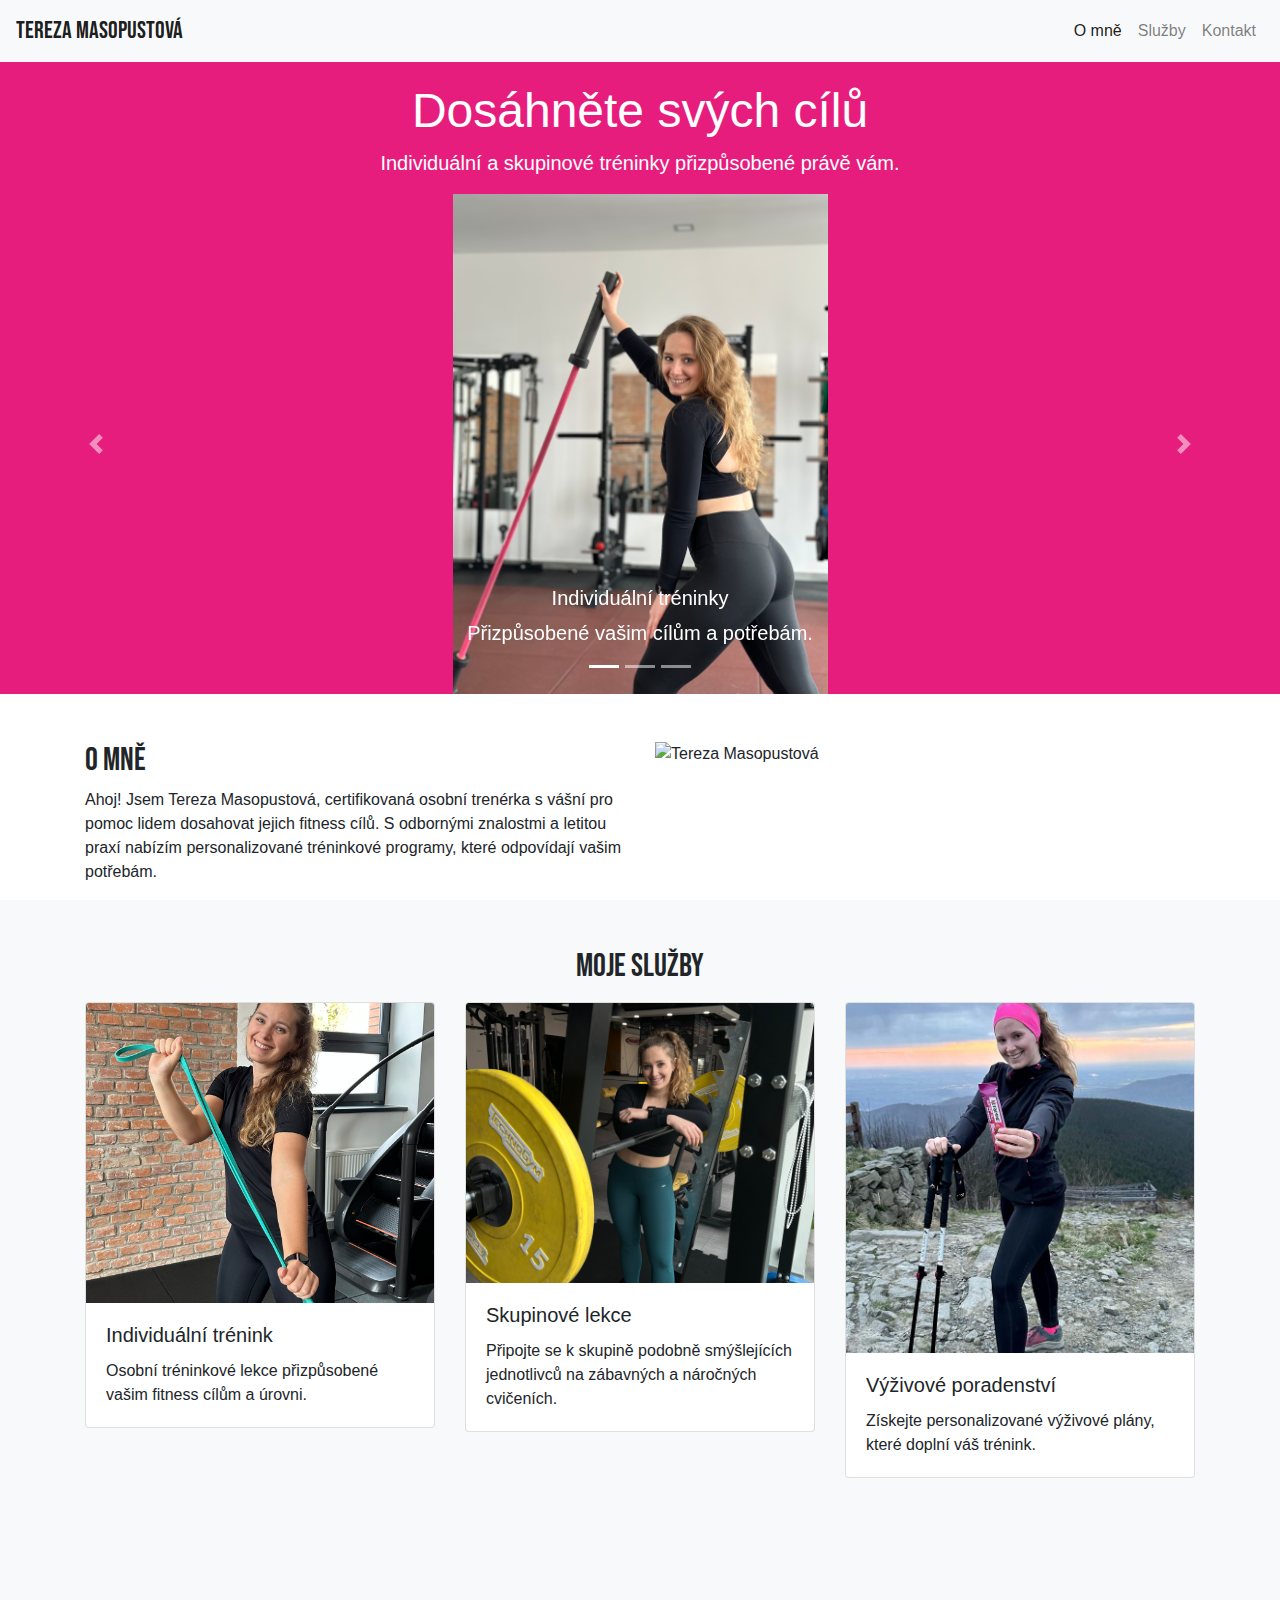
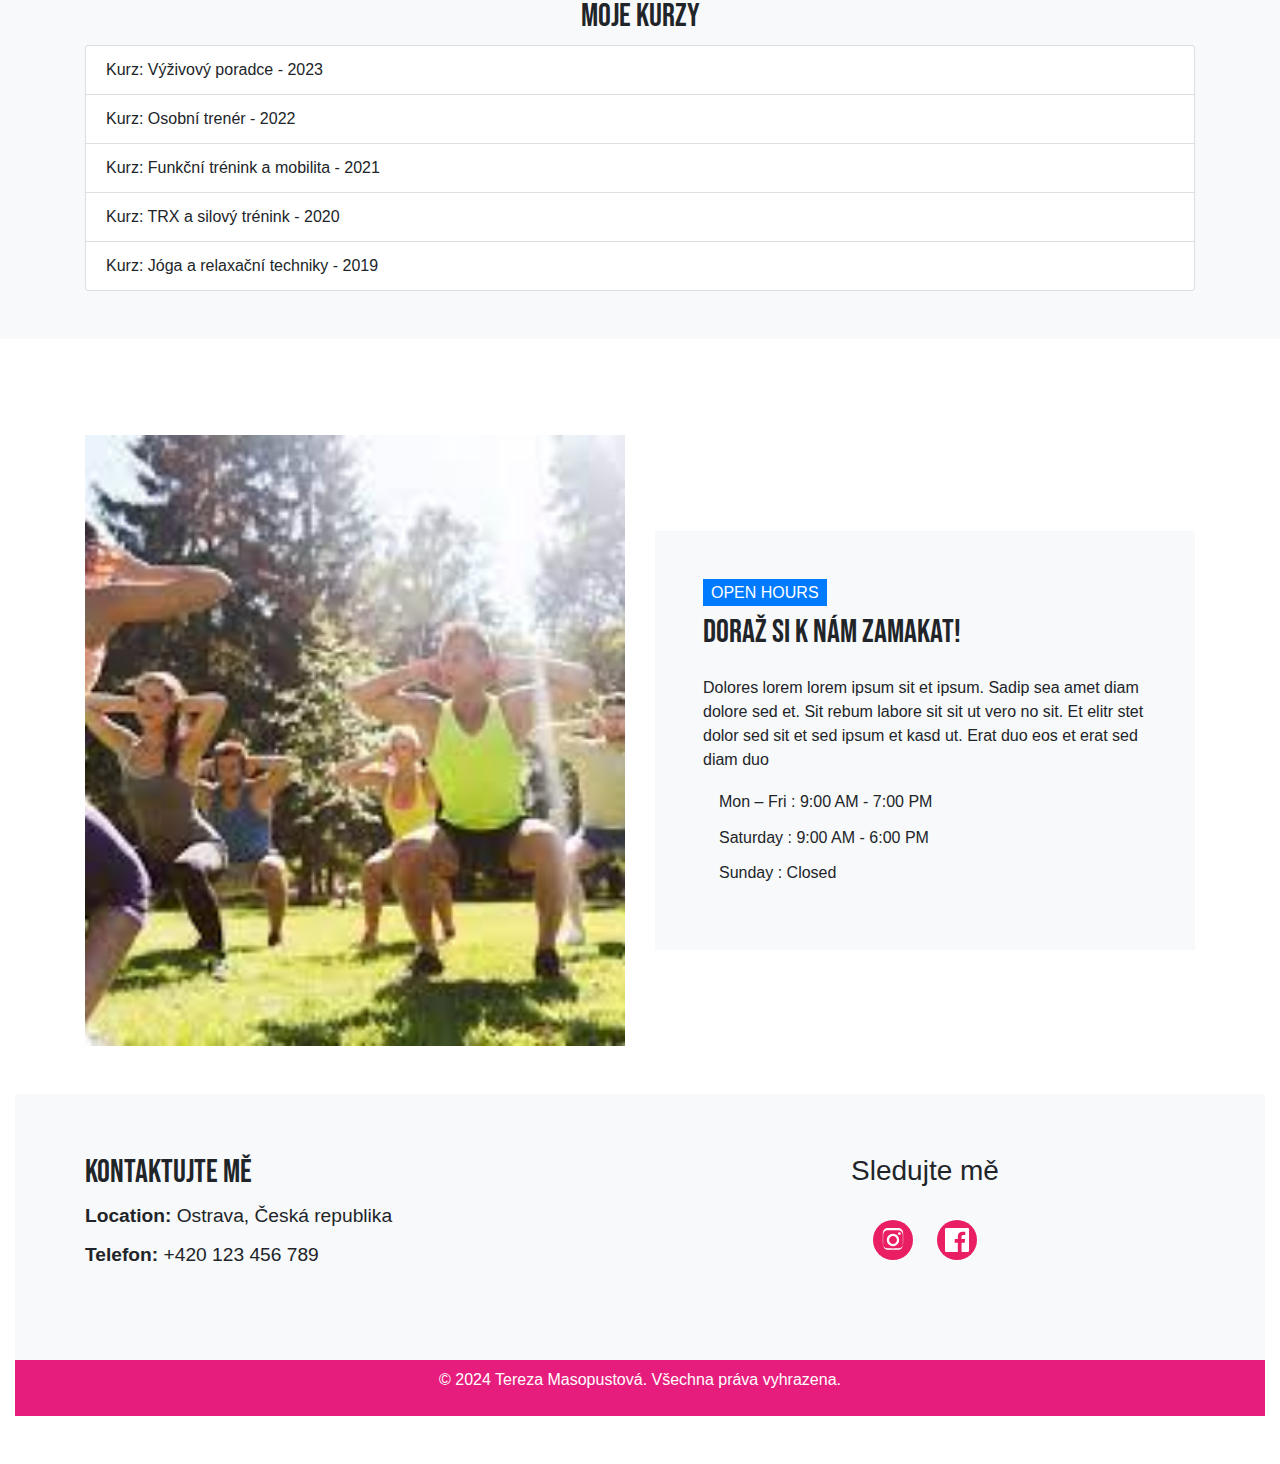
==== index.html @ 03aa9c68 "Update index.html" ====
<!DOCTYPE html>
<html lang="cs">
<head>
    <meta charset="UTF-8">
    <meta name="viewport" content="width=device-width, initial-scale=1.0">
    <title>Osobní Trenér - Tereza Masopustová</title>
    <link rel="preconnect" href="https://fonts.googleapis.com">
    <link rel="preconnect" href="https://fonts.gstatic.com" crossorigin>
    <link href="https://fonts.googleapis.com/css2?family=Bebas+Neue&display=swap" rel="stylesheet">
    <link href="https://stackpath.bootstrapcdn.com/bootstrap/4.5.2/css/bootstrap.min.css" rel="stylesheet">
    <link rel="stylesheet" href="styles.css">
</head>
<body>
    <!-- Navigační lišta -->
    <nav class="navbar navbar-expand-lg navbar-light bg-light">
        <a class="navbar-brand bebas-neue-regular-title" href="#">Tereza Masopustová</a>
        <button class="navbar-toggler" type="button" data-toggle="collapse" data-target="#navbarNav" aria-controls="navbarNav" aria-expanded="false" aria-label="Přepnout navigaci">
            <span class="navbar-toggler-icon"></span>
        </button>
        <div class="collapse navbar-collapse" id="navbarNav">
            <ul class="navbar-nav ml-auto">
                <li class="nav-item active">
                    <a class="nav-link" href="#about">O mně</a>
                </li>
                <li class="nav-item">
                    <a class="nav-link" href="#services">Služby</a>
                </li>
                <li class="nav-item">
                    <a class="nav-link" href="#contact">Kontakt</a>
                </li>
            </ul>
        </div>
    </nav>

    <header class="hero text-center">
        <div class="container">
            <h1 class="display-4">Dosáhněte svých cílů</h1>
            <p class="lead">Individuální a skupinové tréninky přizpůsobené právě vám.</p>
        </div>
        <div id="carouselExampleCaptions" class="carousel slide" data-ride="carousel">
            <ol class="carousel-indicators">
                <li data-target="#carouselExampleCaptions" data-slide-to="0" class="active"></li>
                <li data-target="#carouselExampleCaptions" data-slide-to="1"></li>
                <li data-target="#carouselExampleCaptions" data-slide-to="2"></li>
            </ol>
            <div class="carousel-inner">
                <div class="carousel-item active">
                    <img src="./photos/IMG_81.jpeg" class="d-block" alt="Image 1">
                    <div class="carousel-caption">
                        <h5>Individuální tréninky</h5>
                        <p>Přizpůsobené vašim cílům a potřebám.</p>
                    </div>
                </div>
                <div class="carousel-item">
                    <img src="./photos/IMG_82.jpeg" class="d-block" alt="Image 2">
                    <div class="carousel-caption">
                        <h5>Skupinové lekce</h5>
                        <p>Trénujte ve skupině a bavte se při cvičení.</p>
                    </div>
                </div>
                <div class="carousel-item">
                    <img src="./photos/IMG_83.jpeg" class="d-block" alt="Image 3">
                    <div class="carousel-caption">
                        <h5>Výživové poradenství</h5>
                        <p>Zdravá strava na míru pro lepší výsledky.</p>
                    </div>
                </div>
            </div>
            <a class="carousel-control-prev" href="#carouselExampleCaptions" role="button" data-slide="prev">
                <span class="carousel-control-prev-icon" aria-hidden="true"></span>
                <span class="sr-only">Previous</span>
            </a>
            <a class="carousel-control-next" href="#carouselExampleCaptions" role="button" data-slide="next">
                <span class="carousel-control-next-icon" aria-hidden="true"></span>
                <span class="sr-only">Next</span>
            </a>
        </div>
    </header>

    <!-- O mně -->
    <section id="about" class="pt-5">
        <div class="container">
            <div class="row">
                <div class="col-lg-6">
                    <h2 class="bebas-neue-regular">O mně</h2>
                    <p>Ahoj! Jsem Tereza Masopustová, certifikovaná osobní trenérka s vášní pro pomoc lidem dosahovat jejich fitness cílů. S odbornými znalostmi a letitou praxí nabízím personalizované tréninkové programy, které odpovídají vašim potřebám.</p>
                </div>
                <div class="col-lg-4">
                    <img src="./photos/terka2.PNG" alt="Tereza Masopustová" class="img-fluid h-70 terka">
                </div>
            </div>
        </div>
    </section>

     <!-- Služby -->
    
    <section id="services" class="bg-light py-5">
        <div class="container">
            <h2 class="text-center bebas-neue-regular pb-2">Moje služby</h2>
            <div class="row">
                <div class="col-md-4">
                    <div class="card mb-4">
                        <img src="./photos/IMG_2797.jpeg" class="card-img-top card1" alt="Individuální trénink">
                        <div class="card-body">
                            <h5 class="card-title">Individuální trénink</h5>
                            <p class="card-text">Osobní tréninkové lekce přizpůsobené vašim fitness cílům a úrovni.</p>
                        </div>
                    </div>
                </div>
                <div class="col-md-4">
                    <div class="card mb-4">
                        <img src="./photos/IMG_6769.jpeg" class="card-img-top card2" alt="Skupinové lekce">
                        <div class="card-body">
                            <h5 class="card-title">Skupinové lekce</h5>
                            <p class="card-text">Připojte se k skupině podobně smýšlejících jednotlivců na zábavných a náročných cvičeních.</p>
                        </div>
                    </div>
                </div>
                <div class="col-md-4">
                    <div class="card mb-4">
                        <img src="./photos/food.jpg" class="card-img-top card3" alt="Výživové poradenství">
                        <div class="card-body">
                            <h5 class="card-title">Výživové poradenství</h5>
                            <p class="card-text">Získejte personalizované výživové plány, které doplní váš trénink.</p>
                        </div>
                    </div>
                </div>
            </div>
        </div>
    </section>

    <!-- Moje kurzy -->
    
    <section id="courses" class="bg-light py-5">
        <div class="container">
            <h2 class="text-center bebas-neue-regular">Moje kurzy</h2>
            <div class="row">
                <div class="col-md-12">
                    <ul class="list-group">
                        <li class="list-group-item">Kurz: Výživový poradce - 2023</li>
                        <li class="list-group-item">Kurz: Osobní trenér - 2022</li>
                        <li class="list-group-item">Kurz: Funkční trénink a mobilita - 2021</li>
                        <li class="list-group-item">Kurz: TRX a silový trénink - 2020</li>
                        <li class="list-group-item">Kurz: Jóga a relaxační techniky - 2019</li>
                    </ul>
                </div>
            </div>
        </div>
    </section>


    <div class="container-fluid py-5">
        <div class="container py-5">
          <div class="row">
            <div class="col-lg-6" style="min-height:500px;">
              <div class="position-relative h-100"><img src="image.jpeg" alt="website template image" class="position-absolute w-100 h-100" style="object-fit:cover;"></div>
            </div>
            <div class="col-lg-6 pt-5 pb-lg-5">
              <div class="hours-text bg-light p-4 p-lg-5 my-lg-5">
                <h6 class="d-inline-block text-white text-uppercase bg-primary py-1 px-2">Open Hours</h6>
                <h1 class="mb-4 bebas-neue-regular">Doraž si k nám zamakat!</h1>
                <p>Dolores lorem lorem ipsum sit et ipsum. Sadip sea amet diam dolore sed et. Sit rebum labore sit sit ut vero no sit. Et elitr stet dolor sed sit et sed ipsum et kasd ut. Erat duo eos et erat sed diam duo</p>
                <ul class="list-inline">
                  <li class="h6 py-1"><i class="far fa-circle text-primary mr-3"></i>Mon – Fri : 9:00 AM - 7:00 PM</li>
                  <li class="h6 py-1"><i class="far fa-circle text-primary mr-3"></i>Saturday : 9:00 AM - 6:00 PM</li>
                  <li class="h6 py-1"><i class="far fa-circle text-primary mr-3"></i>Sunday : Closed</li>
                </ul>
                <!-- <a href="https://www.free-css.com/free-css-templates" class="btn btn-primary mt-2">Book Now</a></div> -->
            </div>
          </div>
        </div>
      </div>
    <!-- Kontakt -->
    <section id="contact" class="contact-section">
        <div class="container">
            <div class="row">
                <div class="col-md-6 contact-info">
                    <h3>Kontaktujte mě</h3>
                    <p><strong>Location:</strong> Ostrava, Česká republika</p>
                    <p><strong>Telefon:</strong> +420 123 456 789</p>
                </div>
                <div class="col-md-6 text-center">
                    <h3>Sledujte mě</h3>
                    <div class="social-buttons pt-4">
                        <a href="https://www.instagram.com/tereza_masopustova/" target="_blank" aria-label="Instagram">
                            <svg xmlns="http://www.w3.org/2000/svg" viewBox="0 0 24 24"><path d="M12 2.163c3.204 0 3.584.012 4.85.07 1.366.062 2.633.332 3.608 1.307.975.975 1.245 2.242 1.307 3.608.058 1.266.07 1.646.07 4.85s-.012 3.584-.07 4.85c-.062 1.366-.332 2.633-1.307 3.608-.975.975-2.242 1.245-3.608 1.307-1.266.058-1.646.07-4.85.07s-3.584-.012-4.85-.07c-1.366-.062-2.633-.332-3.608-1.307-.975-.975-1.245-2.242-1.307-3.608-.058-1.266-.07-1.646-.07-4.85s.012-3.584.07-4.85c.062-1.366.332-2.633 1.307-3.608.975-.975 2.242-1.245 3.608-1.307 1.266-.058 1.646-.07 4.85-.07m0-2.163c-3.259 0-3.667.014-4.947.072-1.435.065-2.763.343-3.806 1.386-1.043 1.043-1.321 2.371-1.386 3.806-.058 1.28-.072 1.688-.072 4.947s.014 3.667.072 4.947c.065 1.435.343 2.763 1.386 3.806 1.043 1.043 2.371 1.321 3.806 1.386 1.28.058 1.688.072 4.947.072s3.667-.014 4.947-.072c1.435-.065 2.763-.343 3.806-1.386 1.043-1.043 1.321-2.371 1.386-3.806.058-1.28.072-1.688.072-4.947s-.014-3.667-.072-4.947c-.065-1.435-.343-2.763-1.386-3.806-1.043-1.043-2.371-1.321-3.806-1.386-1.28-.058-1.688-.072-4.947-.072zm0 5.838c-3.405 0-6.162 2.757-6.162 6.162s2.757 6.162 6.162 6.162 6.162-2.757 6.162-6.162-2.757-6.162-6.162-6.162zm0 10.141c-2.189 0-3.979-1.79-3.979-3.979s1.79-3.979 3.979-3.979 3.979 1.79 3.979 3.979-1.79 3.979-3.979 3.979zm6.406-11.845c-.796 0-1.442.646-1.442 1.442s.646 1.442 1.442 1.442 1.442-.646 1.442-1.442-.646-1.442-1.442-1.442z"/></svg>
                        </a>
                        <a href="https://www.facebook.com/tereza.masopustova.31" target="_blank" aria-label="Facebook">
                            <svg xmlns="http://www.w3.org/2000/svg" viewBox="0 0 24 24"><path d="M22.675 0h-21.35c-.729 0-1.325.597-1.325 1.326v21.348c0 .729.597 1.326 1.325 1.326h11.495v-9.294h-3.126v-3.622h3.126v-2.67c0-3.1 1.894-4.788 4.659-4.788 1.325 0 2.464.099 2.794.144v3.24h-1.918c-1.504 0-1.794.715-1.794 1.764v2.31h3.588l-.467 3.622h-3.12v9.294h6.116c.729 0 1.325-.597 1.325-1.326v-21.349c0-.729-.597-1.326-1.326-1.326z"/></svg>
                        </a>
                    </div>
                </div>
            </div>
        </div>
    </section>

    <!-- Zápatí -->
    <footer class="text-white text-center py-2">
        <p>&copy; 2024 Tereza Masopustová. Všechna práva vyhrazena.</p>
    </footer>

    <!-- Bootstrap JS, Popper.js, a jQuery -->
    <script src="https://code.jquery.com/jquery-3.5.1.slim.min.js"></script>
    <script src="https://cdn.jsdelivr.net/npm/@popperjs/core@2.5.3/dist/umd/popper.min.js"></script>
    <script src="https://stackpath.bootstrapcdn.com/bootstrap/4.5.2/js/bootstrap.min.js"></script>
</body>
</html>
---- styles.css ----
/* Custom Styles */

body {
    font-family: Arial, sans-serif;
}
.bebas-neue-regular-title {
    font-family: "Bebas Neue", sans-serif;
    font-weight: 400;
    font-style: normal;
    font-size: 1.5rem;
  }
  .bebas-neue-regular {
    font-family: "Bebas Neue", sans-serif;
    font-weight: 400;
    font-style: normal;
    font-size: 2rem;
  }

  .hero {
    background-color: rgb(231, 29, 125);
    background-size: contain;
    padding: 20px 0 0 0;
    color: #fff;
}

.hero h1 {
    font-size: 3rem;
    margin-bottom: 0.5rem;
}

.hero p {
    font-size: 1.25rem;
}

.carousel-item {
    position: relative;
}

.carousel-item img {
    height: 500px; /* Specify the height you want */
    object-fit: contain; /* Cover the element, preserving aspect ratio */
    width: 100%;
}

.carousel-caption {
    /* visibility: hidden; */
    /* position: absolute; */
    /* top: 100; */
    /* left: 25%;  */

    /* height: 100px; Match the image height */
    display: flex; 
    flex-direction: column;
    align-items: center;
    justify-content: center;
    /* width: 600px; */
    /*background: rgba(0, 0, 0, 0.5);  Semi-transparent background for captions */
    padding-bottom: 10px;
    border-radius: 5px;
    box-sizing: border-box; /*Ensure padding is included in the element's total width and height*/
}

.card {
    transition: transform 0.3s ease, box-shadow 0.3s ease;
    /* position: relative; */
}
.card-img-top {
    height: 280px;
    object-fit: cover;
}
.card1{
    height: 300px;
}
.card3{
    object-position: 0 5%;
    height: 350px;
}
.terka{
    height: 500px;
    object-position: 0 85px;
}
.card:hover {
    transform: translateY(-10px);
    box-shadow: 0 4px 8px rgba(0, 0, 0, 0.2);
}


.contact-section {
    padding: 60px 0;
    background-color: #f8f9fa;
}
.contact-info {
    font-size: 1.2rem;
    margin-bottom: 20px;
}
.contact-info h3 {
    font-family: 'Bebas Neue', sans-serif;
    font-size: 2rem;
    margin-bottom: 10px;
}
.contact-info p {
    margin-bottom: 10px;
}
.social-buttons a {
    display: inline-block;
    margin: 0 10px;
    width: 40px;
    height: 40px;
    border-radius: 50%;
    background-color: #e91e63;
    color: #fff;
    text-align: center;
    line-height: 40px;
    transition: background-color 0.3s;
}
.social-buttons a:hover {
    background-color: #d81b60;
}
.social-buttons svg {
    fill: #fff;
    width: 24px;
    height: 24px;
}


footer {
    background-color: rgb(231, 29, 125);
    
}

@media (max-width: 768px) {
    .hero h1 {
        font-size: 2rem;
    }

    .hero p {
        font-size: 1rem;
    }
}
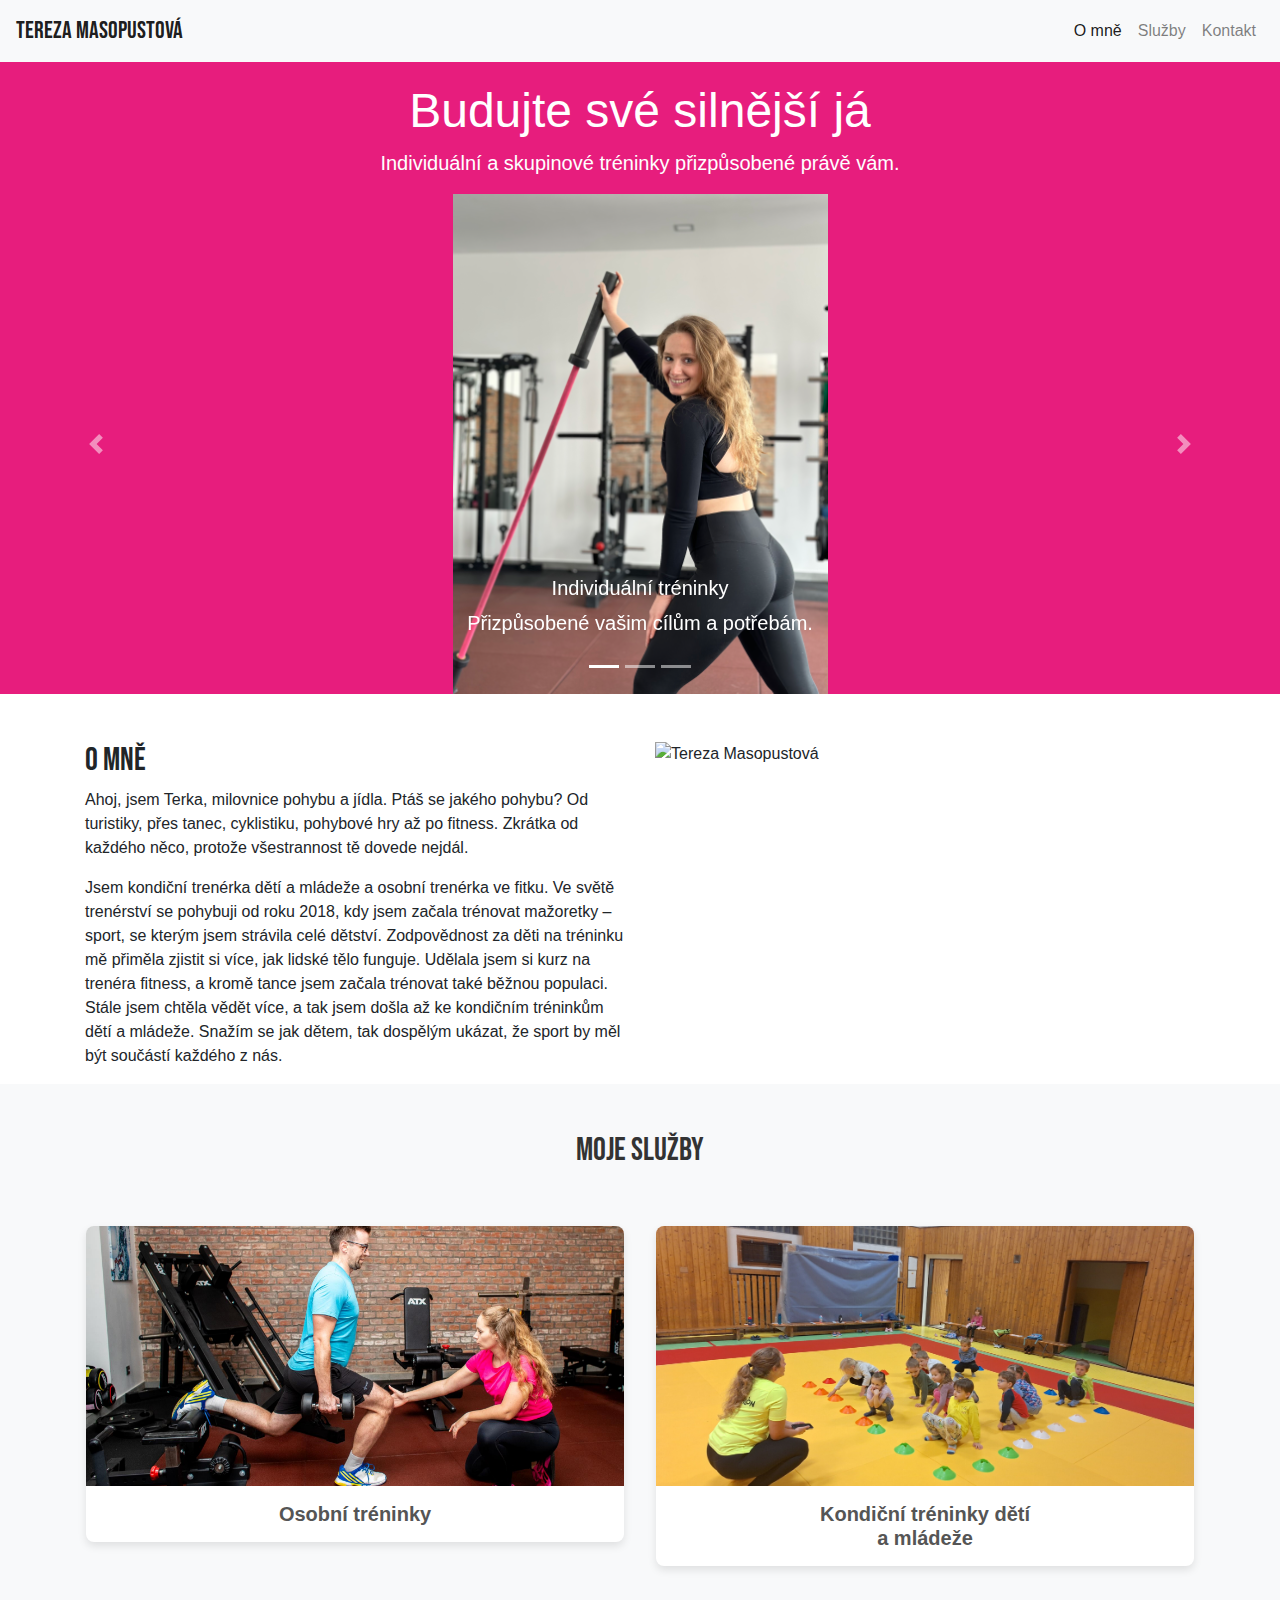
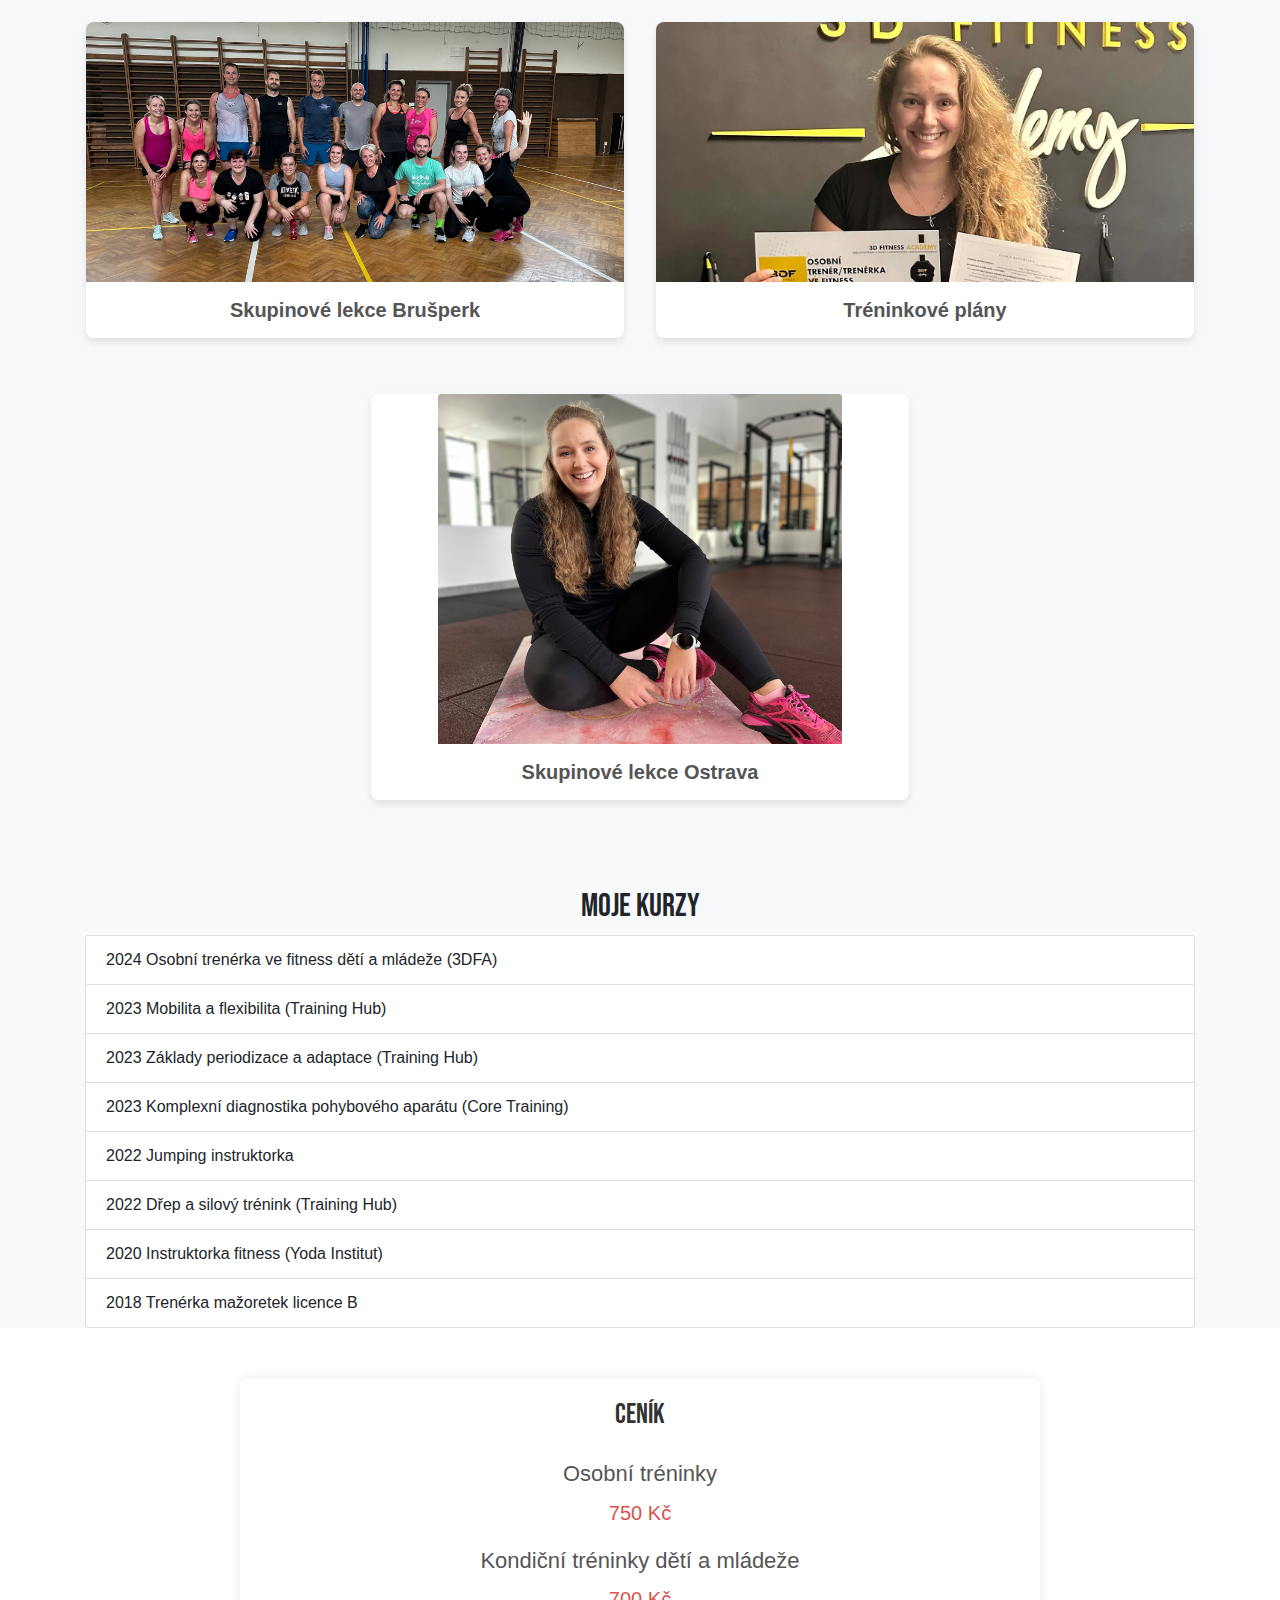
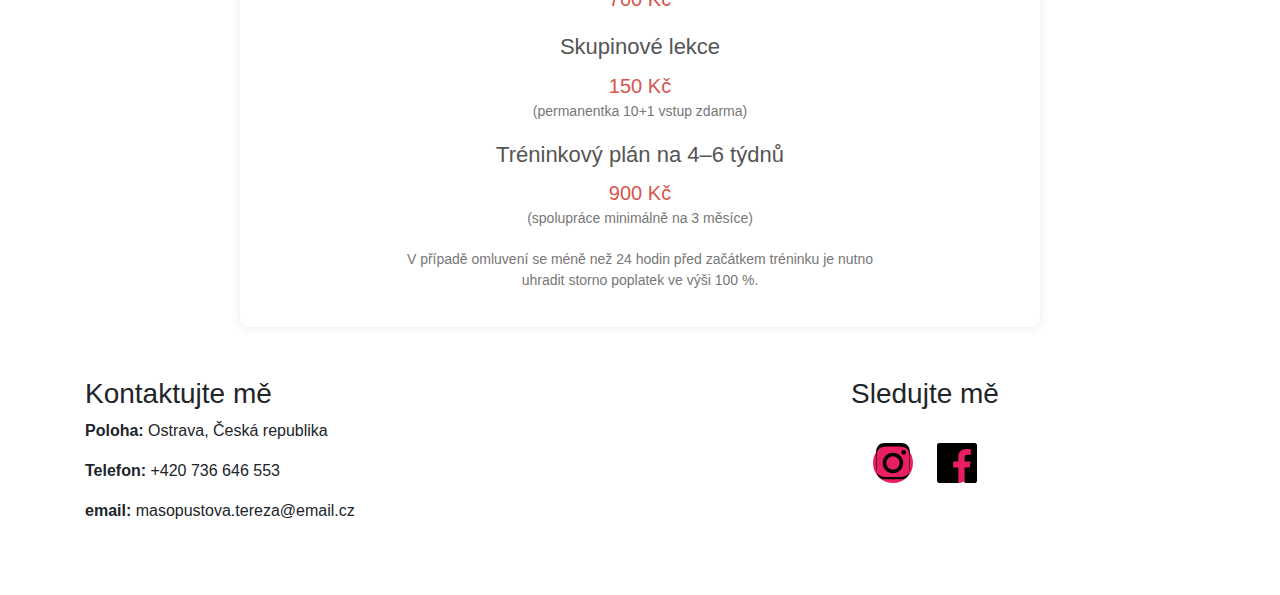
==== commit 6c1ac2c4: "Add files via upload" ====
--- a/index.html
+++ b/index.html
@@ -8,7 +8,10 @@
     <link rel="preconnect" href="https://fonts.gstatic.com" crossorigin>
     <link href="https://fonts.googleapis.com/css2?family=Bebas+Neue&display=swap" rel="stylesheet">
     <link href="https://stackpath.bootstrapcdn.com/bootstrap/4.5.2/css/bootstrap.min.css" rel="stylesheet">
+    <link href="https://cdnjs.cloudflare.com/ajax/libs/font-awesome/5.15.4/css/all.min.css" rel="stylesheet">
     <link rel="stylesheet" href="styles.css">
+   
+
 </head>
 <body>
     <!-- Navigační lišta -->
@@ -34,7 +37,7 @@
 
     <header class="hero text-center">
         <div class="container">
-            <h1 class="display-4">Dosáhněte svých cílů</h1>
+            <h1 class="display-4">Budujte své silnější já</h1>
             <p class="lead">Individuální a skupinové tréninky přizpůsobené právě vám.</p>
         </div>
         <div id="carouselExampleCaptions" class="carousel slide" data-ride="carousel">
@@ -61,8 +64,8 @@
                 <div class="carousel-item">
                     <img src="./photos/IMG_83.jpeg" class="d-block" alt="Image 3">
                     <div class="carousel-caption">
-                        <h5>Výživové poradenství</h5>
-                        <p>Zdravá strava na míru pro lepší výsledky.</p>
+                        <h5>Strava</h5>
+                        <p>Ukážu vám udržitelný zdravý přístup ke stravě.</p>
                     </div>
                 </div>
             </div>
@@ -83,7 +86,16 @@
             <div class="row">
                 <div class="col-lg-6">
                     <h2 class="bebas-neue-regular">O mně</h2>
-                    <p>Ahoj! Jsem Tereza Masopustová, certifikovaná osobní trenérka s vášní pro pomoc lidem dosahovat jejich fitness cílů. S odbornými znalostmi a letitou praxí nabízím personalizované tréninkové programy, které odpovídají vašim potřebám.</p>
+                    <p>Ahoj, jsem Terka, milovnice pohybu a jídla. Ptáš se jakého pohybu? Od turistiky, přes tanec,
+                        cyklistiku, pohybové hry až po fitness. Zkrátka od každého něco, protože všestrannost tě
+                        dovede nejdál. </p>
+                    <p>Jsem kondiční trenérka dětí a mládeže a osobní trenérka ve fitku. Ve světě trenérství se
+                        pohybuji od roku 2018, kdy jsem začala trénovat mažoretky – sport, se kterým jsem strávila
+                        celé dětství. Zodpovědnost za děti na tréninku mě přiměla zjistit si více, jak lidské tělo
+                        funguje. Udělala jsem si kurz na trenéra fitness, a kromě tance jsem začala trénovat také
+                        běžnou populaci. Stále jsem chtěla vědět více, a tak jsem došla až ke kondičním tréninkům
+                        dětí a mládeže. Snažím se jak dětem, tak dospělým ukázat, že sport by měl být součástí
+                        každého z nás.</p>    
                 </div>
                 <div class="col-lg-4">
                     <img src="./photos/terka2.PNG" alt="Tereza Masopustová" class="img-fluid h-70 terka">
@@ -94,90 +106,126 @@
 
      <!-- Služby -->
     
-    <section id="services" class="bg-light py-5">
+     <section id="services" class="bg-light py-5">
         <div class="container">
             <h2 class="text-center bebas-neue-regular pb-2">Moje služby</h2>
-            <div class="row">
-                <div class="col-md-4">
-                    <div class="card mb-4">
-                        <img src="./photos/IMG_2797.jpeg" class="card-img-top card1" alt="Individuální trénink">
-                        <div class="card-body">
-                            <h5 class="card-title">Individuální trénink</h5>
-                            <p class="card-text">Osobní tréninkové lekce přizpůsobené vašim fitness cílům a úrovni.</p>
-                        </div>
-                    </div>
-                </div>
-                <div class="col-md-4">
-                    <div class="card mb-4">
-                        <img src="./photos/IMG_6769.jpeg" class="card-img-top card2" alt="Skupinové lekce">
-                        <div class="card-body">
-                            <h5 class="card-title">Skupinové lekce</h5>
-                            <p class="card-text">Připojte se k skupině podobně smýšlejících jednotlivců na zábavných a náročných cvičeních.</p>
-                        </div>
-                    </div>
-                </div>
-                <div class="col-md-4">
-                    <div class="card mb-4">
-                        <img src="./photos/food.jpg" class="card-img-top card3" alt="Výživové poradenství">
-                        <div class="card-body">
-                            <h5 class="card-title">Výživové poradenství</h5>
-                            <p class="card-text">Získejte personalizované výživové plány, které doplní váš trénink.</p>
-                        </div>
-                    </div>
-                </div>
-            </div>
-        </div>
-    </section>
+            <div class="row row-cols-1 row-cols-md-2 g-4">
+                <div class="col">
+                    <div class="card mb-4">
+                        <div class="card-img-container" onclick="openModal('modal1')">
+                            <img src="./photos/personaltrain.jpg" class="card-img-top card1" alt="Individuální trénink">
+                            <div class="card-body">
+                                <h5 class="card-title">Osobní tréninky</h5>
+                            </div>
+                        </div>
+                    </div>
+                </div>
+                <div class="col">
+                    <div class="card mb-4">
+                        <div class="card-img-container" onclick="openModal('modal2')">
+                            <img src="./photos/detiamladez.jpg" class="card-img-top card2" alt="Kondiční tréninky">
+                            <div class="card-body">
+                                <h5 class="card-title">Kondiční tréninky dětí <br> a mládeže</h5>
+                            </div>
+                        </div>
+                    </div>
+                </div>
+                <div class="col">
+                    <div class="card mb-4">
+                        <div class="card-img-container" onclick="openModal('modal3')">
+                            <img src="./photos/skupina.jpg" class="card-img-top card3" alt="Výživové poradenství">
+                            <div class="card-body">
+                                <h5 class="card-title">Skupinové lekce Brušperk</h5>
+                            </div>
+                        </div>
+                    </div>
+                </div>
+                <div class="col">
+                    <div class="card mb-4">
+                        <div class="card-img-container" onclick="openModal('modal4')">
+                            <img src="./terez.jpg" class="card-img-top card4" alt="Nová služba">
+                            <div class="card-body">
+                                <h5 class="card-title">Tréninkové plány</h5>
+                            </div>
+                        </div>
+                    </div>
+                </div>
+                <div class="col">
+                    <div class="card mb-4">
+                        <div class="card-img-container" onclick="openModal('modal5')">
+                            <img src="./photos/ranni_balanc.jpg" class="card-img-top card5" alt="Výživové poradenství">
+                            <div class="card-body">
+                                <h5 class="card-title">Skupinové lekce Ostrava</h5>
+                            </div>
+                        </div>
+                    </div>
+                </div>
+            </div>
+        </div>
+    </section>
+    
+    
+    
 
     <!-- Moje kurzy -->
     
-    <section id="courses" class="bg-light py-5">
+    <section id="courses" class="bg-light">
         <div class="container">
             <h2 class="text-center bebas-neue-regular">Moje kurzy</h2>
             <div class="row">
                 <div class="col-md-12">
                     <ul class="list-group">
-                        <li class="list-group-item">Kurz: Výživový poradce - 2023</li>
-                        <li class="list-group-item">Kurz: Osobní trenér - 2022</li>
-                        <li class="list-group-item">Kurz: Funkční trénink a mobilita - 2021</li>
-                        <li class="list-group-item">Kurz: TRX a silový trénink - 2020</li>
-                        <li class="list-group-item">Kurz: Jóga a relaxační techniky - 2019</li>
+                        <li class="list-group-item">2024 Osobní trenérka ve fitness dětí a mládeže (3DFA)</li>
+                        <li class="list-group-item">2023 Mobilita a flexibilita (Training Hub)</li>
+                        <li class="list-group-item">2023 Základy periodizace a adaptace (Training Hub)</li>
+                        <li class="list-group-item">2023 Komplexní diagnostika pohybového aparátu (Core Training)</li>
+                        <li class="list-group-item">2022 Jumping instruktorka</li>
+                        <li class="list-group-item">2022 Dřep a silový trénink (Training Hub)</li>
+                        <li class="list-group-item">2020 Instruktorka fitness (Yoda Institut)</li>
+                        <li class="list-group-item">2018 Trenérka mažoretek licence B</li>
+                        
                     </ul>
-                </div>
-            </div>
-        </div>
-    </section>
-
-
-    <div class="container-fluid py-5">
-        <div class="container py-5">
-          <div class="row">
-            <div class="col-lg-6" style="min-height:500px;">
-              <div class="position-relative h-100"><img src="image.jpeg" alt="website template image" class="position-absolute w-100 h-100" style="object-fit:cover;"></div>
-            </div>
-            <div class="col-lg-6 pt-5 pb-lg-5">
-              <div class="hours-text bg-light p-4 p-lg-5 my-lg-5">
-                <h6 class="d-inline-block text-white text-uppercase bg-primary py-1 px-2">Open Hours</h6>
-                <h1 class="mb-4 bebas-neue-regular">Doraž si k nám zamakat!</h1>
-                <p>Dolores lorem lorem ipsum sit et ipsum. Sadip sea amet diam dolore sed et. Sit rebum labore sit sit ut vero no sit. Et elitr stet dolor sed sit et sed ipsum et kasd ut. Erat duo eos et erat sed diam duo</p>
-                <ul class="list-inline">
-                  <li class="h6 py-1"><i class="far fa-circle text-primary mr-3"></i>Mon – Fri : 9:00 AM - 7:00 PM</li>
-                  <li class="h6 py-1"><i class="far fa-circle text-primary mr-3"></i>Saturday : 9:00 AM - 6:00 PM</li>
-                  <li class="h6 py-1"><i class="far fa-circle text-primary mr-3"></i>Sunday : Closed</li>
-                </ul>
-                <!-- <a href="https://www.free-css.com/free-css-templates" class="btn btn-primary mt-2">Book Now</a></div> -->
-            </div>
-          </div>
-        </div>
-      </div>
+                    
+                </div>
+            </div>
+        </div>
+    </section>
+
+
+    
+
+    <section>
+        <div class="pricing-section">
+            <h2>CENÍK</h2>
+            <div class="pricing-item">
+                <h3>Osobní tréninky</h3>
+                <p class="price">750 Kč</p>
+            </div>
+            <div class="pricing-item">
+                <h3>Kondiční tréninky dětí a mládeže</h3>
+                <p class="price">700 Kč</p>
+            </div>
+            <div class="pricing-item">
+                <h3>Skupinové lekce</h3>
+                <p class="price">150 Kč <span class="note">(permanentka 10+1 vstup zdarma)</span></p>
+            </div>
+            <div class="pricing-item">
+                <h3>Tréninkový plán na 4–6 týdnů</h3>
+                <p class="price">900 Kč <span class="note">(spolupráce minimálně na 3 měsíce)</span></p>
+            </div>
+            <p class="note">V případě omluvení se méně než 24 hodin před začátkem tréninku je nutno <br> uhradit storno poplatek ve výši 100 %. </p>
+        </div>
+
+    </section>
     <!-- Kontakt -->
     <section id="contact" class="contact-section">
         <div class="container">
             <div class="row">
                 <div class="col-md-6 contact-info">
                     <h3>Kontaktujte mě</h3>
-                    <p><strong>Location:</strong> Ostrava, Česká republika</p>
-                    <p><strong>Telefon:</strong> +420 123 456 789</p>
+                    <p><strong>Poloha:</strong> Ostrava, Česká republika </p>
+                    <p><strong>Telefon:</strong> +420 736 646 553 </p>
+                    <p><strong>email:</strong> masopustova.tereza@email.cz </p>
                 </div>
                 <div class="col-md-6 text-center">
                     <h3>Sledujte mě</h3>
@@ -199,6 +247,95 @@
         <p>&copy; 2024 Tereza Masopustová. Všechna práva vyhrazena.</p>
     </footer>
 
+    <!-- Modals -->
+    <div class="modal" id="modal1">
+        <div class="modal-content">
+            <span class="close-btn" onclick="closeModal('modal1')">&times;</span>
+            <h5>Osobní tréninky</h5>
+            <!-- <div class="divider-custom divider-light">
+                <div class="divider-custom-line"></div>
+                <div class="divider-custom-icon">
+                    <svg aria-hidden="true" focusable="false" xmlns="http://www.w3.org/2000/svg" viewBox="0 0 576 512">
+                      <path fill="#2c3e50" d="M316.9 18C311.6 7 300.4 0 288.1 0s-23.4 7-28.8 18L195 150.3 51.4 171.5c-12 1.8-22 10.2-25.7 21.7s-.7 24.2 7.9 32.7L137.8 329 113.2 474.7c-2 12 3 24.2 12.9 31.3s23 8 33.8 2.3l128.3-68.5 128.3 68.5c10.8 5.7 23.9 4.9 33.8-2.3s14.9-19.3 12.9-31.3L438.5 329 542.7 225.9c8.6-8.5 11.7-21.2 7.9-32.7s-13.7-19.9-25.7-21.7L381.2 150.3 316.9 18z"></path>
+                    </svg>
+                  </div>
+                <div class="divider-custom-line"></div>
+            </div> -->
+            <p class="modal-text">Osobní tréninky vedu v soukromém fitness v Ostravě, tedy v ideálním prostředí řešit vaše
+                zdraví a lásku ke sportu komplexně. S každým klientem pracuji individuálně. Začínám
+                kompletní diagnostikou pohybového aparátu, jejíž součástí je cílený rozhovor s dotazy na
+                Vaše předchozí zranění, na Vaše zaměstnání z hlediska pohybu (sedavé/statické/variabilní)
+                nebo na Vaše pohybové zlozvyky. Po vyšetření zaměřeném na detekci svalových dysbalancí,
+                sestavíme individuálně pro Vás tréninkový protokol, kde se budeme zabývat tím, co je
+                potřeba – záda, kolena, kyčle, střed těla…Následně můžeme plynule přejít k silovému
+                tréninku. Naučíme se základní pohybové vzorce a zjistíme, že silový trénink je základním
+                stavebním kamenem nejen každého sportovce, ale každého z nás.
+                Bez nastavení plánu a disciplíny to nejde! Když budeš každý den cvičit, jak se ti zachce,
+                k výsledkům to nepovede. Proto spolu sestavíme také tréninkový plán.</p>
+        </div>
+    </div>
+
+    <div class="modal" id="modal2">
+        <div class="modal-content">
+            <span class="close-btn" onclick="closeModal('modal2')">&times;</span>
+            <h5>Kondiční tréninky dětí <br> a mládeže</h5>
+            <p class="modal-text">Specializuji se na tréninkový rozvoj dětí od 4 do 18 let. Ať už je vaše dítě mladý profesionální
+                sportovec, který potřebuje systematický plán, nebo hledáte hravý trénink pro své dítě, ráda
+                se vašeho malého i velkého sportovce ujmu.
+                Součástí tréninku je diagnostika a testování, explozivita a plyometrie, nerozlučná trojka –
+                síla, rychlost a vytrvalost, gymnastika, koordinace a v neposlední řadě jde o trénink hrou.
+                Hlavními pilíři mých tréninků jsou všestrannost, pochvala a povzbuzení, pozitivní vztah k
+                míči, bezpečné prostředí, kreativita a individuální přístup.</p>
+        </div>
+    </div>
+
+    <div class="modal" id="modal3">
+        <div class="modal-content">
+            <span class="close-btn" onclick="closeModal('modal3')">&times;</span>
+            <h5>Skupinové lekce Brušperk</h5>
+            <p class="modal-text">
+                Nic vás nenabije tolik jako síla týmu a společná motivace. Proto vedu také skupinové lekce
+                v Brušperku. Lekce jsou vhodné pro všechny, ať už jste začátečník nebo pokročilý. Připojte
+                se do přátelského kolektivu lidí se stejným cílem – hýbat se zdravě, zlepšit kondici, posunout
+                své limity a užít si pohyb!
+                <br> <span class="skup-lekce-time">Úterý 19:30-20:30 <br> Čtvrtek 18:30-19:30</span> <br>
+                <span class="center-text">Tělocvična ZŠ Brušperk, rezervace po tel. domluvě</span>
+            </p>
+        </div>
+    </div>
+
+    <div class="modal" id="modal4">
+        <div class="modal-content">
+            <span class="close-btn" onclick="closeModal('modal4')">&times;</span>
+            <h5>Tréninkové plány</h5>
+            <p class="modal-text">Ať už máme za sebou pár tréninků, nebo jste pokročilý fitnesák, chcete na sobě pracovat
+                efektivně a být každý týden blíže svým cílům, je tréninkový plán přímo pro vás. Program
+                sestavím dle vaší úrovně a možností na 4–6 týdnů. Uvidíte, že s nastaveným plánem a
+                disciplínou to půjde hned lépe!</p>
+        </div>
+    </div>
+    <div class="modal" id="modal5">
+        <div class="modal-content">
+            <span class="close-btn" onclick="closeModal('modal5')">&times;</span>
+            <h5>Skupinové lekce Ostrava</h5>
+            <p class="modal-text">Lekce Ranní balanc je ideální pro každého, kdo chce rozhýbat tělo, posílit střed a přirozeně se hýbat bez bolesti. 
+                Lekce je zaměřená na mobilitu, stabilitu a hluboký stabilizační systém.
+                Lekce je vhodná jak pro začátečníky, tak pokročilé, a dvakrát tolik ji ocení ti, kdo tráví většinu dne sezením.</p>
+                <br> <span class="skup-lekce-time">Pátek 6:45 - 7:45</span> <br>
+                <span class="center-text">rezervace: <a href="https://balancfit.inrs.cz/rs/kalendar_vypis">BALANC FIT</a></span>
+        </div>
+    </div>
+    
+    <script>
+        function openModal(modalId) {
+            document.getElementById(modalId).style.display = "block";
+        }
+        
+        function closeModal(modalId) {
+            document.getElementById(modalId).style.display = "none";
+        }
+        
+    </script>
     <!-- Bootstrap JS, Popper.js, a jQuery -->
     <script src="https://code.jquery.com/jquery-3.5.1.slim.min.js"></script>
     <script src="https://cdn.jsdelivr.net/npm/@popperjs/core@2.5.3/dist/umd/popper.min.js"></script>
--- a/styles.css
+++ b/styles.css
@@ -1,26 +1,28 @@
-/* Custom Styles */
-
+/* General Font and Typography */
 body {
     font-family: Arial, sans-serif;
 }
-.bebas-neue-regular-title {
+
+h2, .bebas-neue-regular, .bebas-neue-regular-title {
     font-family: "Bebas Neue", sans-serif;
     font-weight: 400;
     font-style: normal;
+}
+
+.bebas-neue-regular-title {
     font-size: 1.5rem;
-  }
-  .bebas-neue-regular {
-    font-family: "Bebas Neue", sans-serif;
-    font-weight: 400;
-    font-style: normal;
+}
+
+.bebas-neue-regular {
     font-size: 2rem;
-  }
-
-  .hero {
+}
+
+/* Hero Section */
+.hero {
     background-color: rgb(231, 29, 125);
-    background-size: contain;
-    padding: 20px 0 0 0;
+    padding: 20px 0 0;
     color: #fff;
+    text-align: center;
 }
 
 .hero h1 {
@@ -32,44 +34,57 @@
     font-size: 1.25rem;
 }
 
-.carousel-item {
-    position: relative;
-}
-
+@media (max-width: 768px) {
+    .hero h1 {
+        font-size: 2rem;
+    }
+
+    .hero p {
+        font-size: 1rem;
+    }
+}
+
+/* Carousel */
 .carousel-item img {
-    height: 500px; /* Specify the height you want */
-    object-fit: contain; /* Cover the element, preserving aspect ratio */
-    width: 100%;
-}
-
-.carousel-caption {
-    /* visibility: hidden; */
-    /* position: absolute; */
-    /* top: 100; */
-    /* left: 25%;  */
-
-    /* height: 100px; Match the image height */
-    display: flex; 
-    flex-direction: column;
-    align-items: center;
+    height: 500px;
+    object-fit: contain;
+    width: 100%;
+}
+
+/* Card Section (#services) */
+#services {
+    padding: 2rem 1rem;
+    background-color: #f8f9fa;
+}
+
+#services h2 {
+    text-transform: uppercase;
+    margin-bottom: 2rem;
+    color: #333;
+}
+
+/* Responsive Grid for Cards */
+#services .row {
+    display: flex;
+    flex-wrap: wrap;
     justify-content: center;
-    /* width: 600px; */
-    /*background: rgba(0, 0, 0, 0.5);  Semi-transparent background for captions */
-    padding-bottom: 10px;
-    border-radius: 5px;
-    box-sizing: border-box; /*Ensure padding is included in the element's total width and height*/
-}
-
-.card {
-    transition: transform 0.3s ease, box-shadow 0.3s ease;
-    /* position: relative; */
-}
-.card-img-top {
-    height: 280px;
-    object-fit: cover;
-}
+}
+
+#services .col {
+    flex: 0 0 50%;
+    max-width: 50%;
+    padding: 1rem;
+}
+
+@media (max-width: 768px) {
+    #services .col {
+        flex: 0 0 100%;
+        max-width: 100%;
+    }
+}
+
 .card1{
-    height: 300px;
+    height: 600px;
 }
 .card3{
     object-position: 0 5%;
@@ -78,29 +93,102 @@
 .terka{
     height: 500px;
     object-position: 0 85px;
-}
+}  
+.card4{
+    height: 300px;
+}
+.modal-text{
+    text-align: left;
+}
+.skup-lekce-time{
+    color:#d81b60;
+    display: block;
+    text-align: center;
+}
+.center-text {
+    display: block;
+    text-align: center;
+}
+
+/* Card Styling */
+.card {
+    background-color: #fff;
+    border: none;
+    box-shadow: 0 4px 8px rgba(0, 0, 0, 0.1);
+    transition: transform 0.3s ease, box-shadow 0.3s ease;
+    overflow: hidden;
+    border-radius: 0.5rem;
+    text-align: center;
+}
+
 .card:hover {
-    transform: translateY(-10px);
-    box-shadow: 0 4px 8px rgba(0, 0, 0, 0.2);
-}
-
-
-.contact-section {
-    padding: 60px 0;
-    background-color: #f8f9fa;
-}
-.contact-info {
-    font-size: 1.2rem;
-    margin-bottom: 20px;
-}
-.contact-info h3 {
-    font-family: 'Bebas Neue', sans-serif;
-    font-size: 2rem;
-    margin-bottom: 10px;
-}
-.contact-info p {
-    margin-bottom: 10px;
-}
+    transform: translateY(-5px);
+    box-shadow: 0 6px 12px rgba(0, 0, 0, 0.2);
+}
+
+.card-img-top {
+    height: 260px;
+    object-fit: cover;
+    width: 100%;
+}
+
+.card5 {
+    width: 75%; /* Zmenší šířku obrázku na 90 % */
+    height: 350px; /* Udržuje poměr stran */
+    margin: 0 auto; /*Zarovná obrázek na střed */
+    /* padding-top: 0.4%; */
+  }
+  .card-img-container {
+    text-align: center; /* Center the image in the container */
+  }
+.card-body {
+width: 70%; /* Match the image width */
+margin: 0 auto; /* Center the card body */
+padding: 0; /* Remove any default padding */
+text-align: center; /* Optional: Align text to the center */
+}
+.card-body {
+    padding: 1rem;
+}
+
+.card-body h5 {
+    font-size: 1.25rem;
+    font-weight: bold;
+    margin: 0;
+    color: #555;
+}
+
+/* Modal Styling */
+.modal {
+    display: none;
+    position: fixed;
+    z-index: 1;
+    left: 0;
+    top: 0;
+    width: 100%;
+    height: 100%;
+    background-color: rgba(0, 0, 0, 0.7);
+    padding-top: 60px;
+    text-align: center;
+}
+
+.modal-content {
+    background-color: white;
+    margin: auto;
+    padding: 20px;
+    border-radius: 5px;
+    width: 50%;
+    position: relative;
+}
+
+@media (max-width: 576px) {
+    .modal-content {
+        width: 90%;
+        font-size: 0.9rem;
+    }
+}
+
+/* Social Buttons */
 .social-buttons a {
     display: inline-block;
     margin: 0 10px;
@@ -113,27 +201,103 @@
     line-height: 40px;
     transition: background-color 0.3s;
 }
+
 .social-buttons a:hover {
     background-color: #d81b60;
 }
-.social-buttons svg {
-    fill: #fff;
-    width: 24px;
-    height: 24px;
-}
-
-
-footer {
-    background-color: rgb(231, 29, 125);
-    
-}
-
-@media (max-width: 768px) {
-    .hero h1 {
-        font-size: 2rem;
-    }
-
-    .hero p {
-        font-size: 1rem;
-    }
-}
+.close-btn {
+    position: absolute;
+    top: 10px;
+    right: 20px;
+    font-size: 30px;
+    font-weight: bold;
+    color: #aaa;
+    cursor: pointer;
+}
+
+.close-btn:hover,
+.close-btn:focus {
+    color: black;
+    text-decoration: none;
+    cursor: pointer;
+}
+
+
+/* pricing */
+
+/* body {
+    font-family: Arial, sans-serif;
+    background-color: #f4f4f4;
+    margin: 0;
+    padding: 0;
+} */
+
+.pricing-section {
+    max-width: 800px;
+    margin: 50px auto;
+    padding: 20px;
+    background-color: #fff;
+    box-shadow: 0 0 10px rgba(0, 0, 0, 0.1);
+    border-radius: 8px;
+    text-align: center;
+}
+
+.pricing-section h2 {
+    margin-bottom: 30px;
+    font-size: 28px;
+    color: #333;
+}
+
+.pricing-item {
+    margin-bottom: 20px;
+}
+
+.pricing-item h3 {
+    margin-bottom: 10px;
+    font-size: 22px;
+    color: #555;
+}
+
+.price {
+    font-size: 20px;
+    color: #d9534f;
+}
+
+.note {
+    font-size: 14px;
+    color: #777;
+    display: block;
+}
+
+
+
+
+/* ďivider */
+/* .divider-custom {
+    margin: 1.25rem 0 1.5rem;
+    width: 100%;
+    display: flex;
+    justify-content: center;
+    align-items: center;
+  }
+  .divider-custom .divider-custom-line {
+    width: 100%;
+    max-width: 7rem;
+    height: 0.25rem;
+    background-color: #2c3e50;
+    border-radius: 1rem;
+    border-color: #2c3e50;
+  }
+  .divider-custom .divider-custom-line:first-child {
+    margin-right: 1rem;
+  }
+  .divider-custom .divider-custom-line:last-child {
+    margin-left: 1rem;
+  }
+  .divider-custom .divider-custom-icon {
+    color: black;
+    font-size: 2rem;
+  }
+  .divider-custom.divider-light .divider-custom-line {
+    background-color: #2c3e50;
+  } */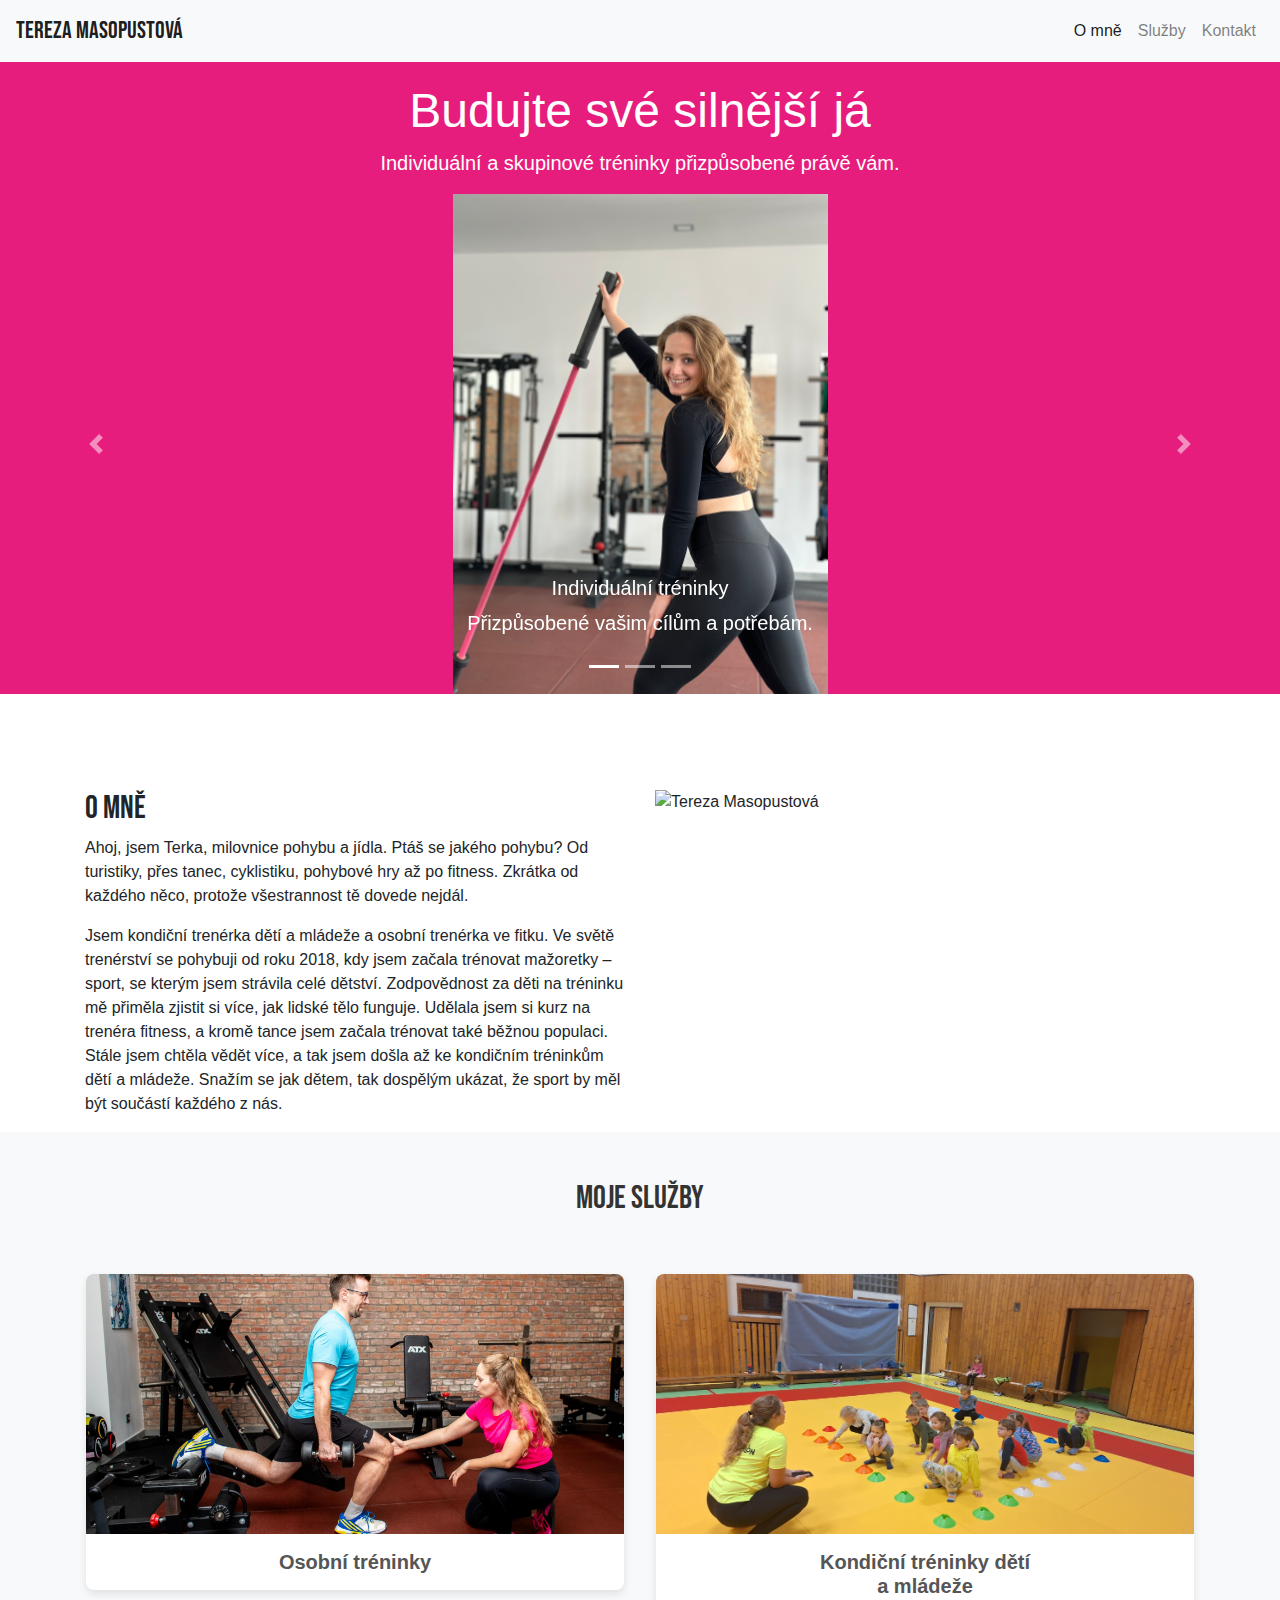
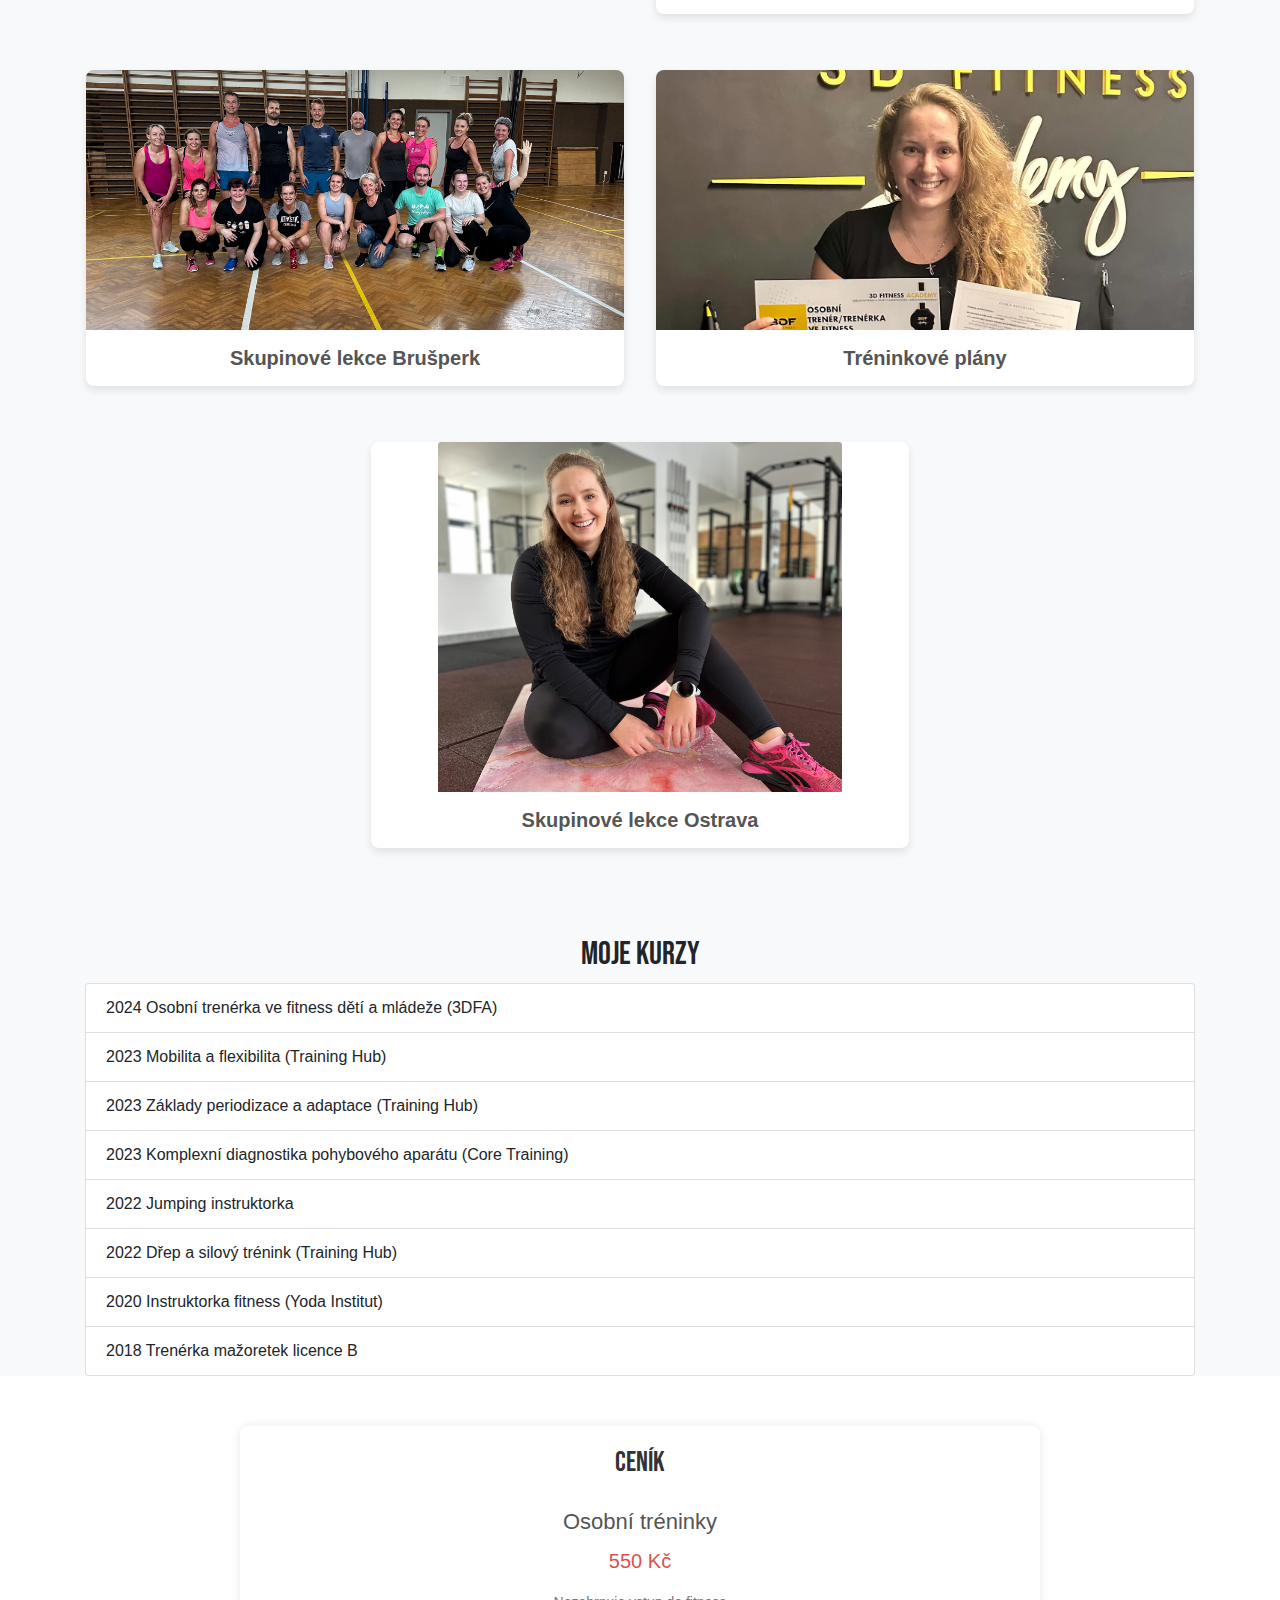
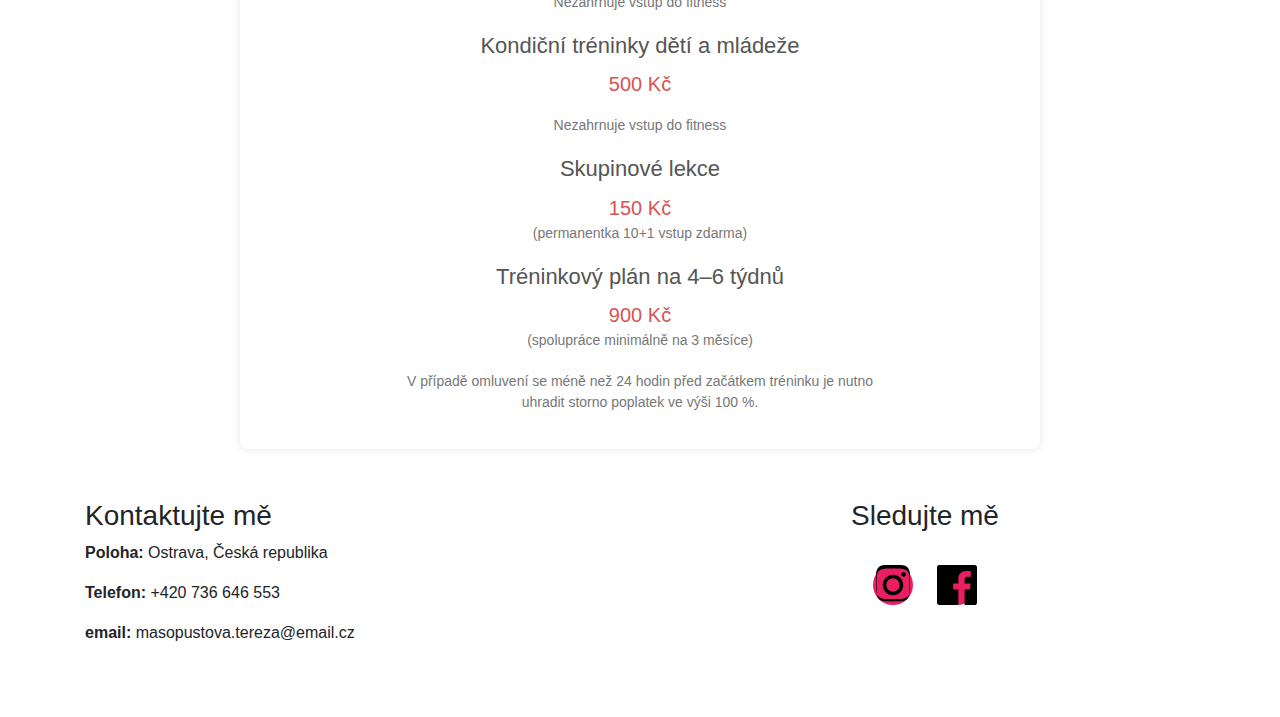
==== commit 3cd78f41: "Add files via upload" ====
--- a/index.html
+++ b/index.html
@@ -58,7 +58,7 @@
                     <img src="./photos/IMG_82.jpeg" class="d-block" alt="Image 2">
                     <div class="carousel-caption">
                         <h5>Skupinové lekce</h5>
-                        <p>Trénujte ve skupině a bavte se při cvičení.</p>
+                        <p>Trénujte ve skupině a bavte se pohybem.</p>
                     </div>
                 </div>
                 <div class="carousel-item">
@@ -81,7 +81,7 @@
     </header>
 
     <!-- O mně -->
-    <section id="about" class="pt-5">
+    <section id="about" class="pt-5 mt-5">
         <div class="container">
             <div class="row">
                 <div class="col-lg-6">
@@ -199,11 +199,13 @@
             <h2>CENÍK</h2>
             <div class="pricing-item">
                 <h3>Osobní tréninky</h3>
-                <p class="price">750 Kč</p>
+                <p class="price">550 Kč</p>
+                <p class="note">Nezahrnuje vstup do fitness</p>
             </div>
             <div class="pricing-item">
                 <h3>Kondiční tréninky dětí a mládeže</h3>
-                <p class="price">700 Kč</p>
+                <p class="price">500 Kč</p>
+                <p class="note">Nezahrnuje vstup do fitness</p>
             </div>
             <div class="pricing-item">
                 <h3>Skupinové lekce</h3>
--- a/styles.css
+++ b/styles.css
@@ -86,10 +86,7 @@
 .card1{
     height: 600px;
 }
-.card3{
-    object-position: 0 5%;
-    height: 350px;
-}
+
 .terka{
     height: 500px;
     object-position: 0 85px;
@@ -185,6 +182,11 @@
     .modal-content {
         width: 90%;
         font-size: 0.9rem;
+    }
+}
+@media (max-width: 992px) {
+    .card3 {
+        object-fit: cover;
     }
 }
 
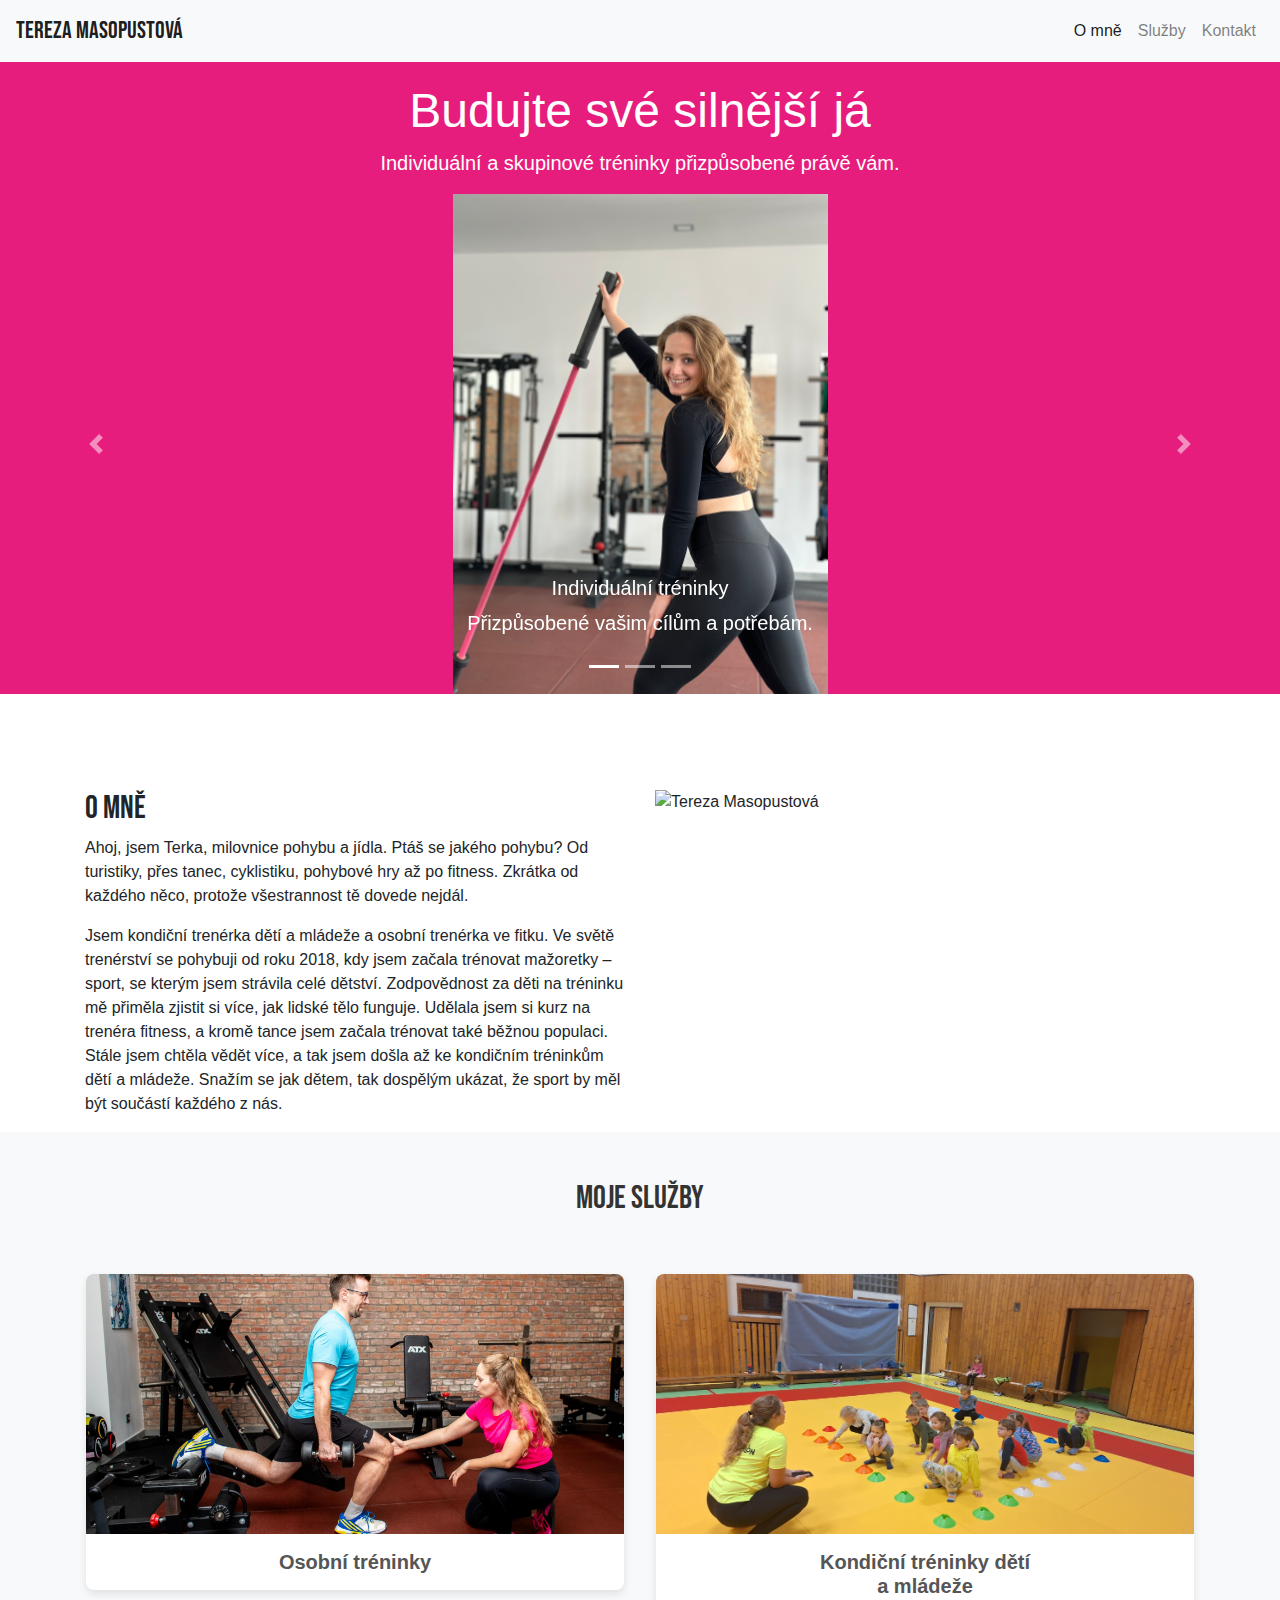
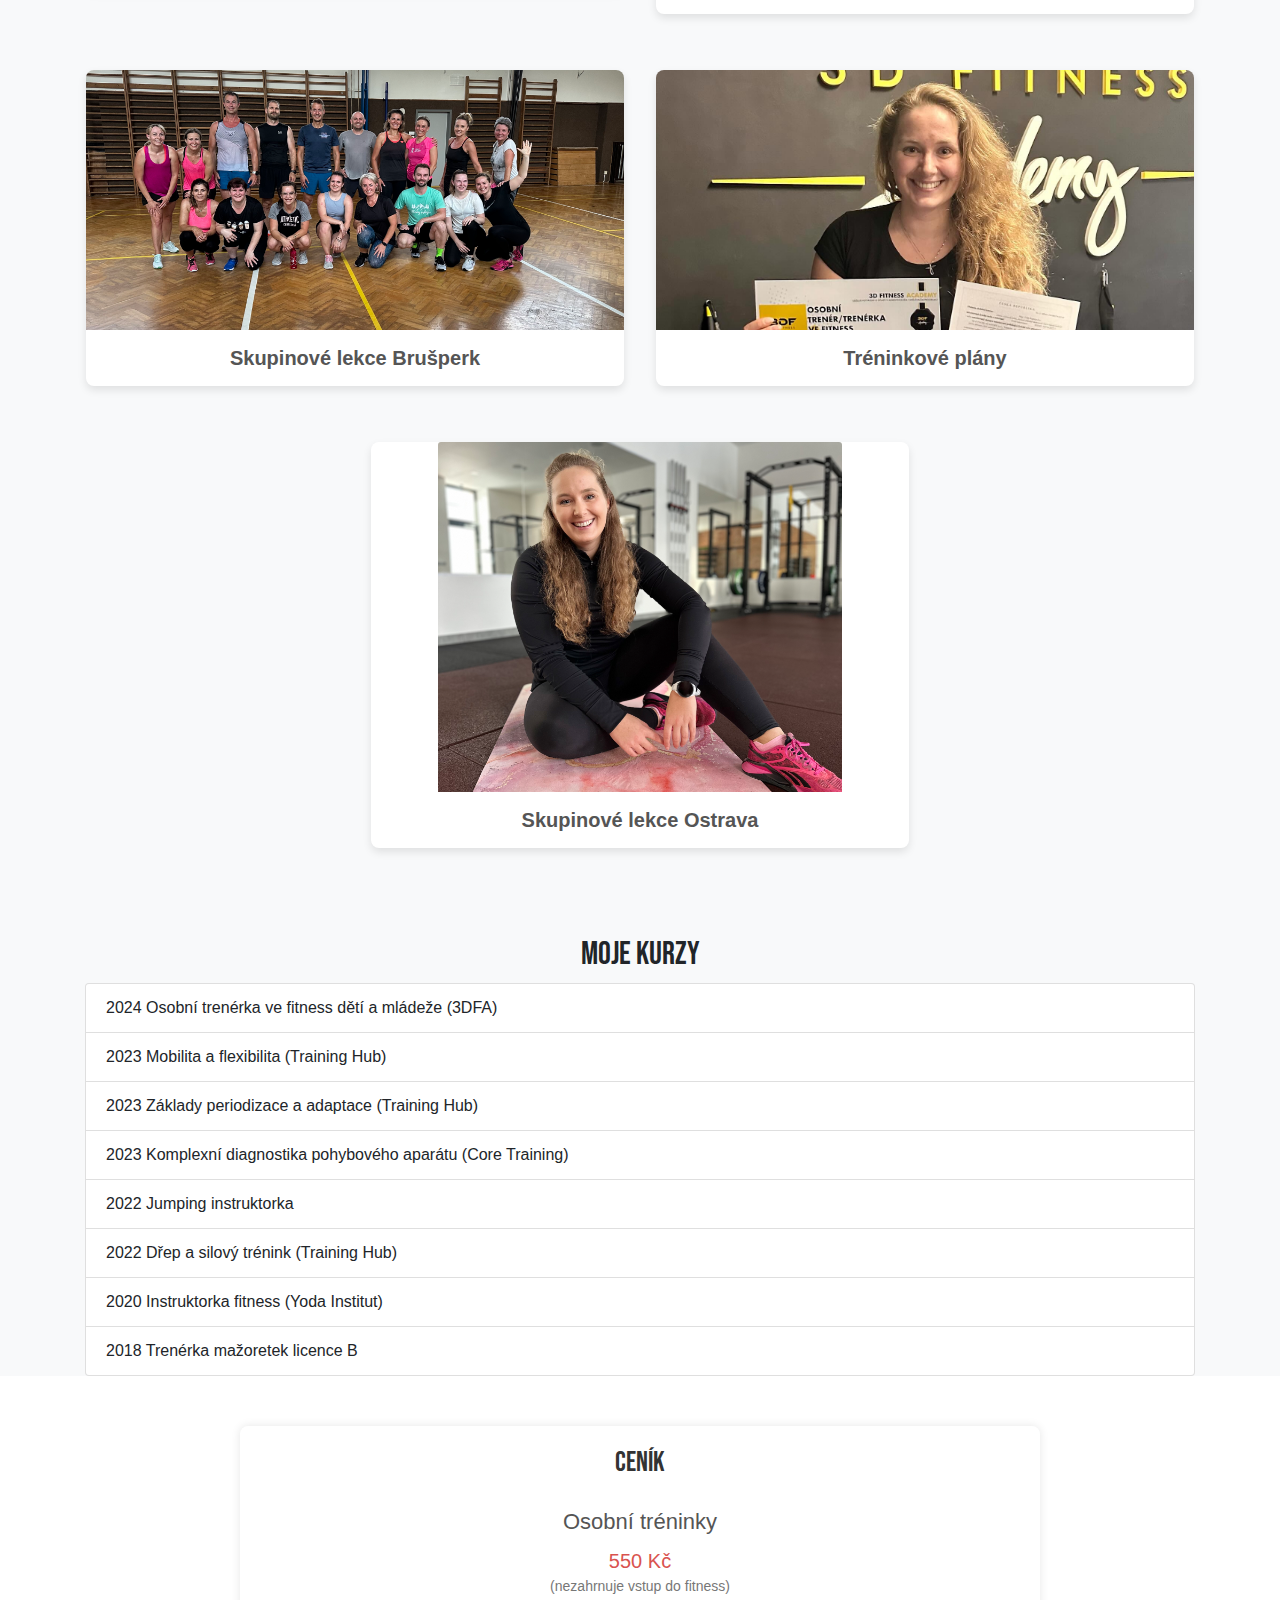
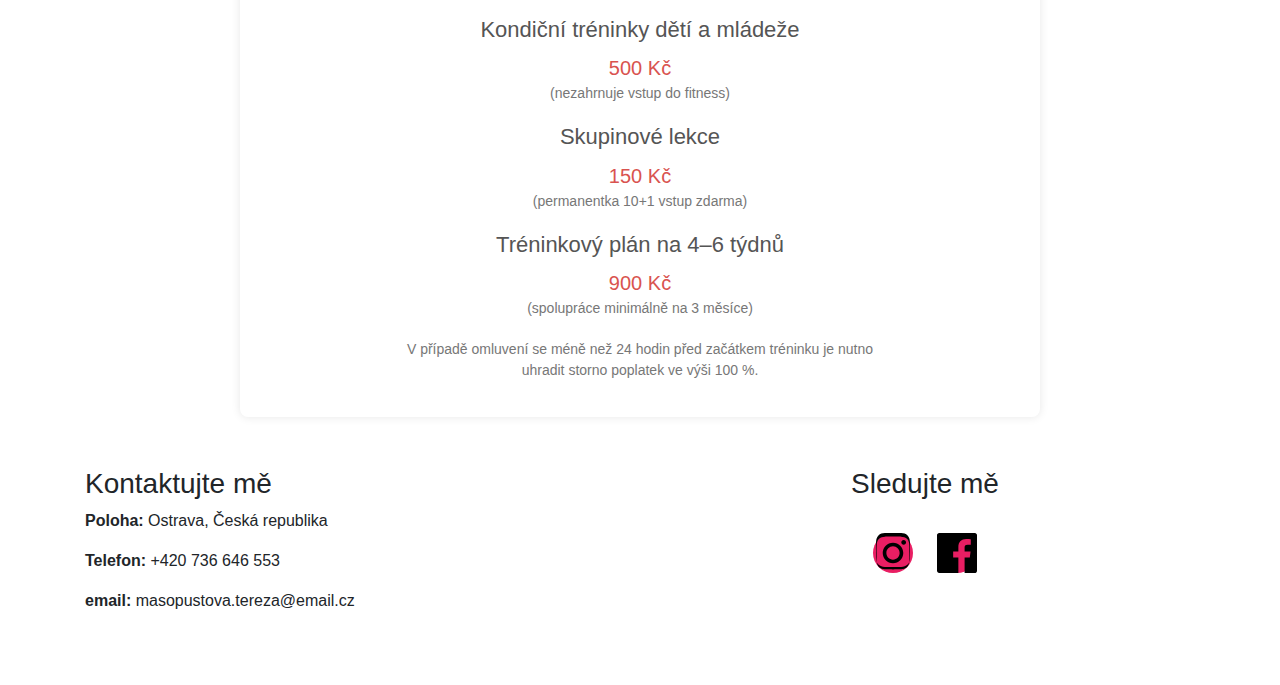
==== commit b12f3eae: "Add files via upload" ====
--- a/index.html
+++ b/index.html
@@ -200,12 +200,12 @@
             <div class="pricing-item">
                 <h3>Osobní tréninky</h3>
                 <p class="price">550 Kč</p>
-                <p class="note">Nezahrnuje vstup do fitness</p>
+                <p class="note">(nezahrnuje vstup do fitness)</p>
             </div>
             <div class="pricing-item">
                 <h3>Kondiční tréninky dětí a mládeže</h3>
                 <p class="price">500 Kč</p>
-                <p class="note">Nezahrnuje vstup do fitness</p>
+                <p class="note">(nezahrnuje vstup do fitness)</p>
             </div>
             <div class="pricing-item">
                 <h3>Skupinové lekce</h3>
--- a/styles.css
+++ b/styles.css
@@ -187,6 +187,7 @@
 @media (max-width: 992px) {
     .card3 {
         object-fit: cover;
+        height: 100%;
     }
 }
 
@@ -263,6 +264,7 @@
 .price {
     font-size: 20px;
     color: #d9534f;
+    margin: 0;
 }
 
 .note {
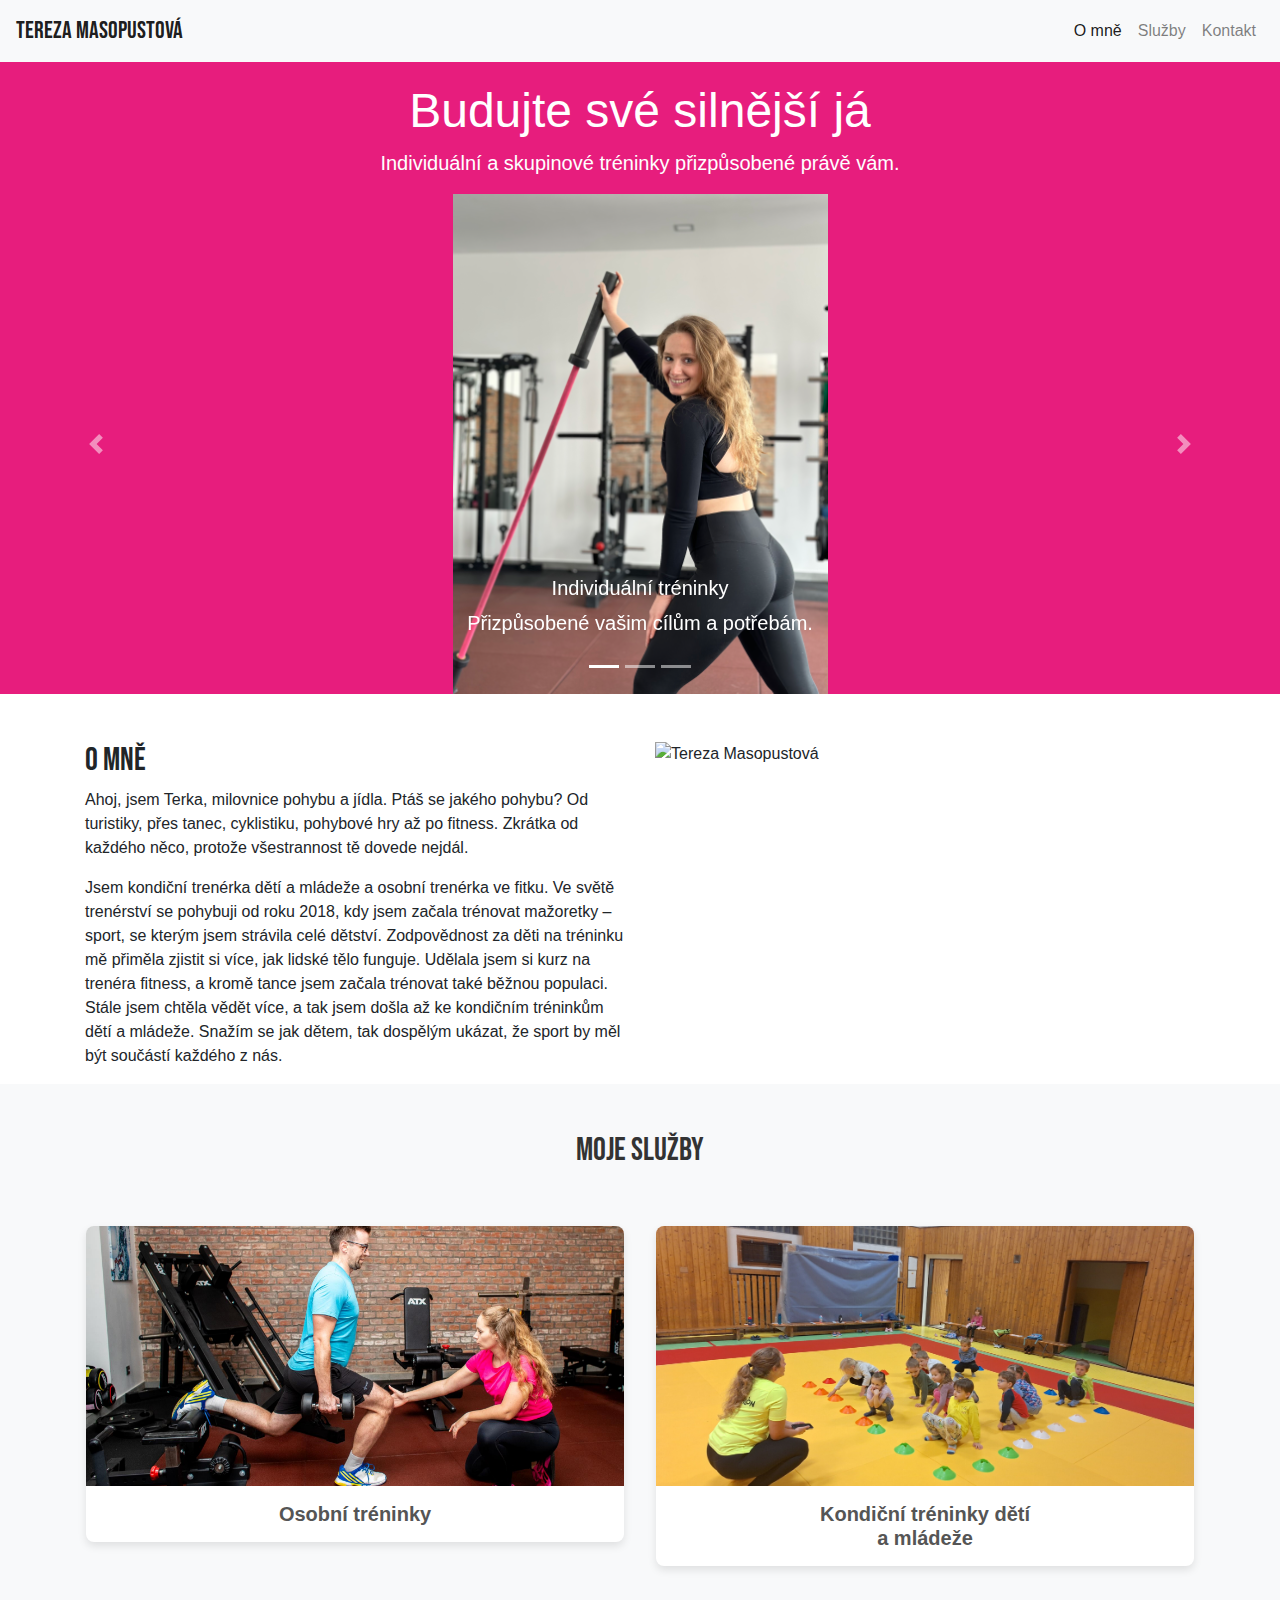
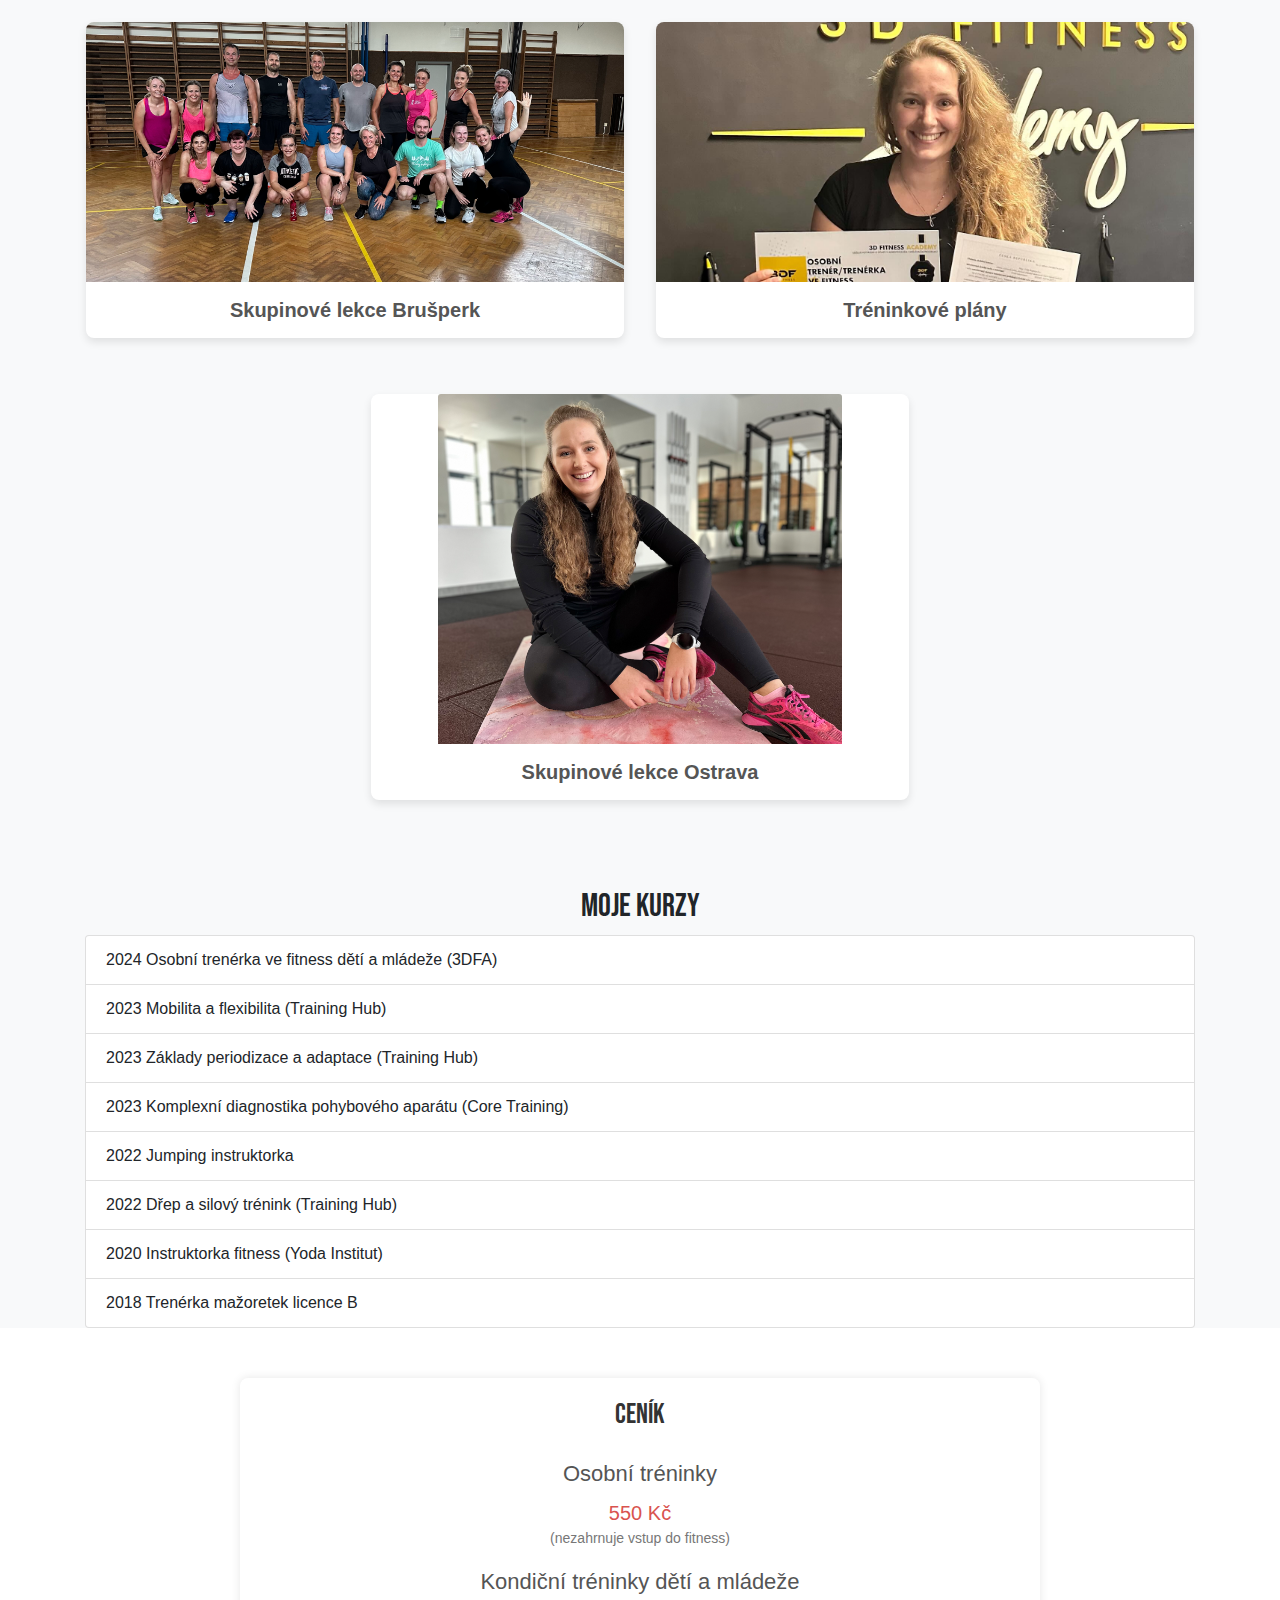
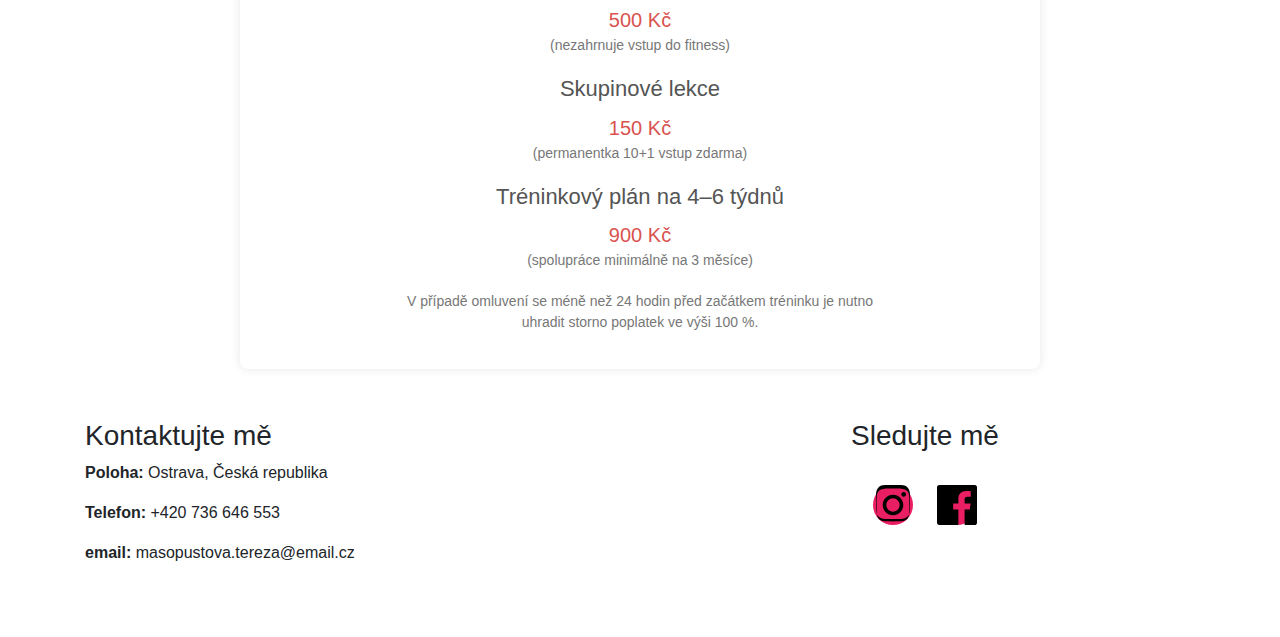
==== commit 00fa9a84: "Update index.html" ====
--- a/index.html
+++ b/index.html
@@ -58,7 +58,7 @@
                     <img src="./photos/IMG_82.jpeg" class="d-block" alt="Image 2">
                     <div class="carousel-caption">
                         <h5>Skupinové lekce</h5>
-                        <p>Trénujte ve skupině a bavte se pohybem.</p>
+                        <p>Trénujte ve skupině a bavte </br> se pohybem.</p>
                     </div>
                 </div>
                 <div class="carousel-item">
@@ -81,7 +81,7 @@
     </header>
 
     <!-- O mně -->
-    <section id="about" class="pt-5 mt-5">
+    <section id="about" class="pt-5">
         <div class="container">
             <div class="row">
                 <div class="col-lg-6">
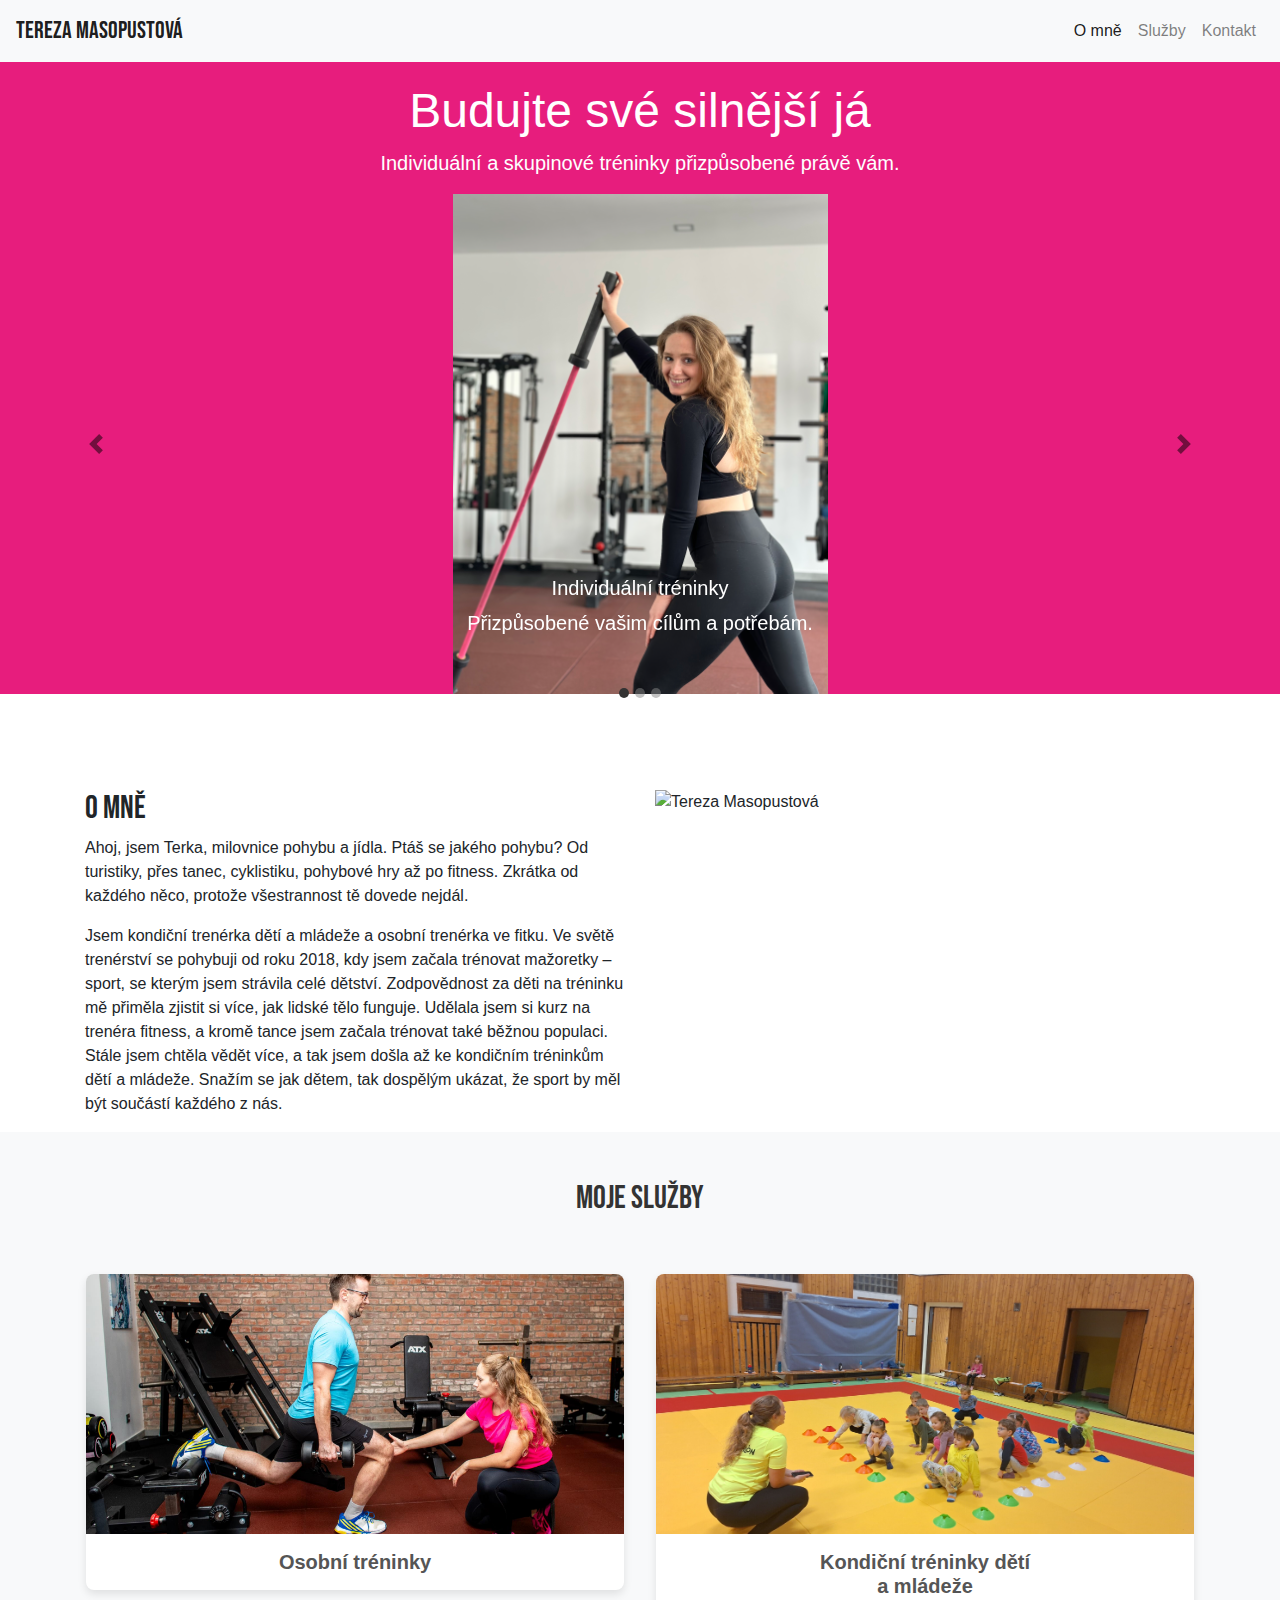
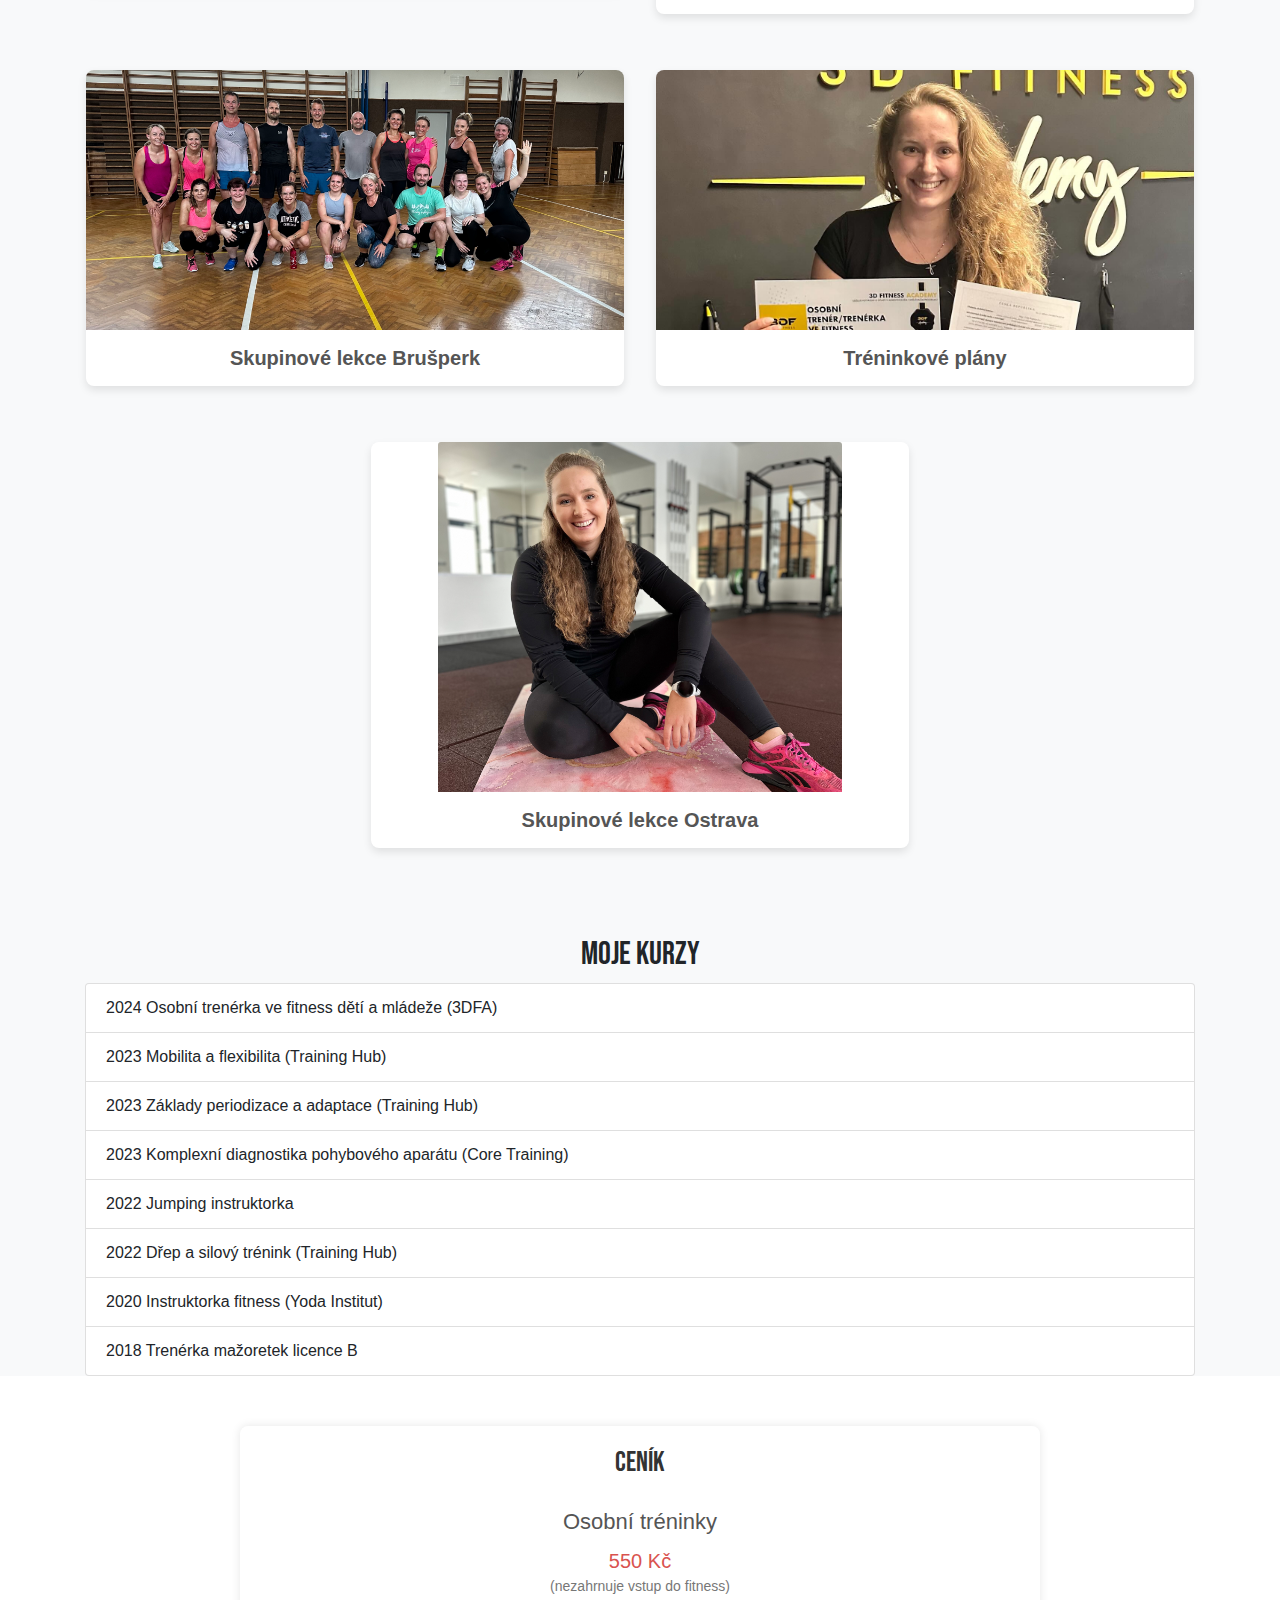
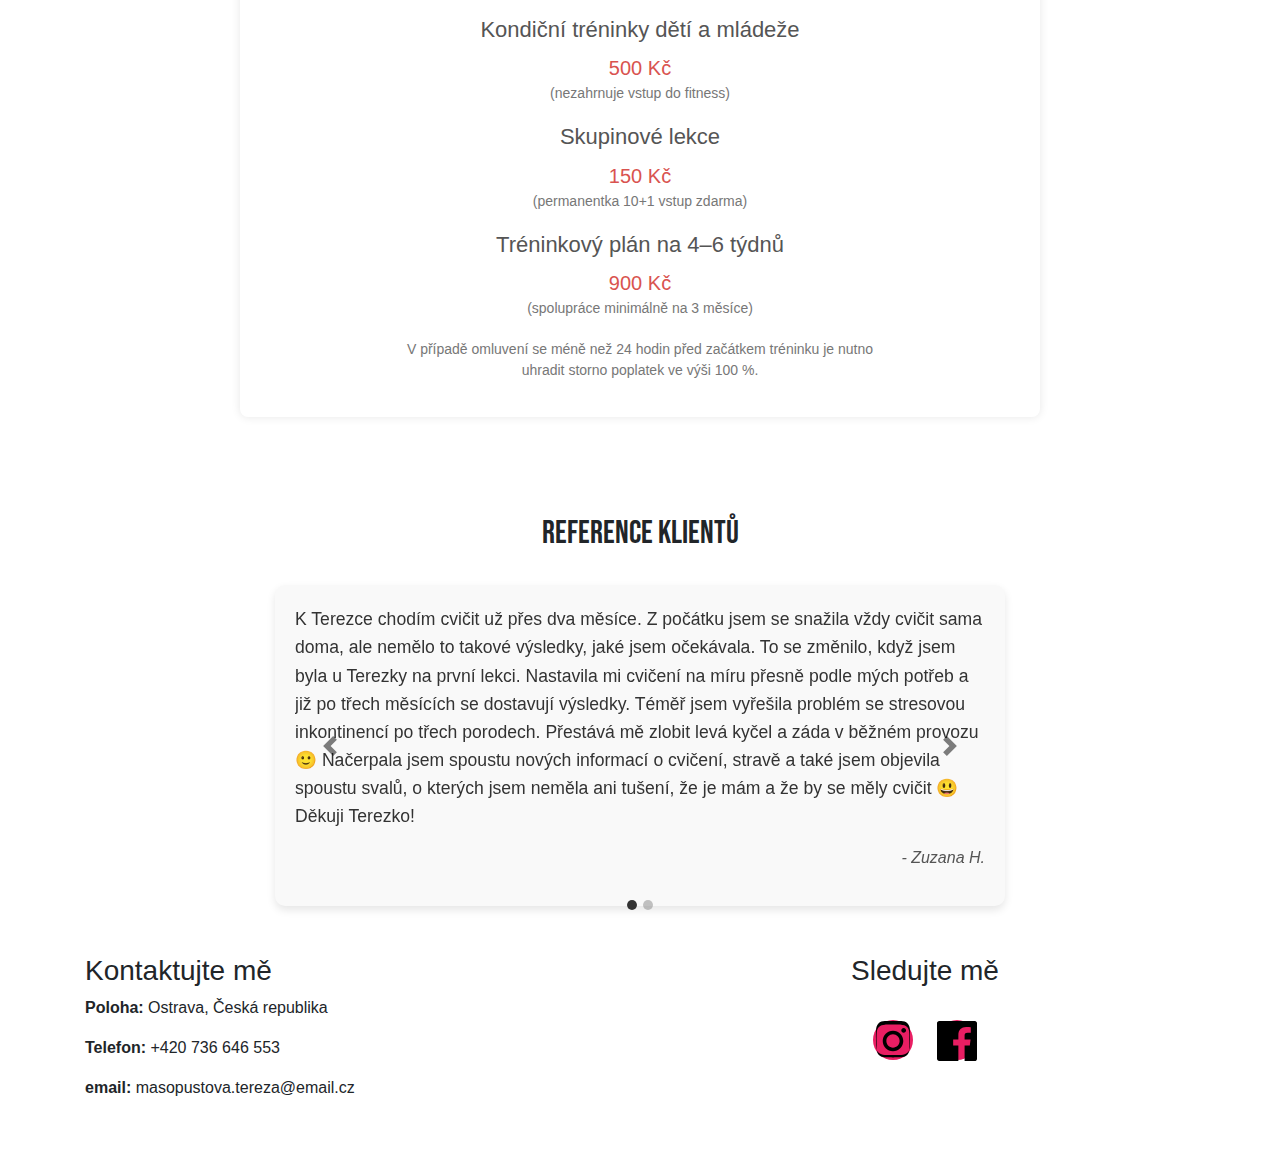
==== commit f8e81d47: "Add files via upload" ====
--- a/index.html
+++ b/index.html
@@ -58,7 +58,7 @@
                     <img src="./photos/IMG_82.jpeg" class="d-block" alt="Image 2">
                     <div class="carousel-caption">
                         <h5>Skupinové lekce</h5>
-                        <p>Trénujte ve skupině a bavte </br> se pohybem.</p>
+                        <p>Trénujte ve skupině a bavte se pohybem.</p>
                     </div>
                 </div>
                 <div class="carousel-item">
@@ -81,7 +81,7 @@
     </header>
 
     <!-- O mně -->
-    <section id="about" class="pt-5">
+    <section id="about" class="pt-5 mt-5">
         <div class="container">
             <div class="row">
                 <div class="col-lg-6">
@@ -219,6 +219,56 @@
         </div>
 
     </section>
+
+        <!-- Reference klientů -->
+        <section id="references" class="py-5">
+            <div class="container">
+                <h2 class="text-center bebas-neue-regular pb-4">REFERENCE KLIENTŮ</h2>
+                <div class="row">
+                    <div class="col-lg-8 mx-auto">
+                        <!-- Carousel for References -->
+                        <div id="referenceCarousel" class="carousel slide" data-ride="carousel">
+                            <!-- Carousel Indicators -->
+                            <ol class="carousel-indicators">
+                                <li data-target="#referenceCarousel" data-slide-to="0" class="active"></li>
+                                <li data-target="#referenceCarousel" data-slide-to="1"></li>
+                            </ol>
+                            <!-- Carousel Items -->
+                            <div class="carousel-inner">
+                                <!-- Reference 1 -->
+                                <div class="carousel-item active">
+                                    <div class="reference-item">
+                                        <p class="reference-text">
+                                            K Terezce chodím cvičit už přes dva měsíce. Z počátku jsem se snažila vždy cvičit sama doma, ale nemělo to takové výsledky, jaké jsem očekávala. To se změnilo, když jsem byla u Terezky na první lekci. Nastavila mi cvičení na míru přesně podle mých potřeb a již po třech měsících se dostavují výsledky. Téměř jsem vyřešila problém se stresovou inkontinencí po třech porodech. Přestává mě zlobit levá kyčel a záda v běžném provozu 🙂 Načerpala jsem spoustu nových informací o cvičení, stravě a také jsem objevila spoustu svalů, o kterých jsem neměla ani tušení, že je mám a že by se měly cvičit 😃 Děkuji Terezko!
+                                        </p>
+                                        <p class="reference-author">- Zuzana H.</p>
+                                    </div>
+                                </div>
+                                <!-- Reference 2 -->
+                                <div class="carousel-item">
+                                    <div class="reference-item">
+                                        <p class="reference-text">
+                                            Když jsem po čtyřicítce chtěl začít něco dělat se svým zchátralým tělem, Terka mě perfektně uvedla do světa funkčního tréninku. Postupně mě naučila správně cvičit, motivovala mě ke zlepšování a pomohla mi pochopit také principy vyvážené stravy. Ze cvičení se stala zdravá závislost, už mě nebolí záda a zase nosím velikost košile jako na střední škole. Dnes už cvičím sám, ale na Terku se vždy mohu obrátit s prosbou o konzultaci a každý měsíc mi připraví nový tréninkový plán přesně podle mých potřeb.
+                                        </p>
+                                        <p class="reference-author">- Václav M.</p>
+                                    </div>
+                                </div>
+                            </div>
+                            <!-- Carousel Controls -->
+                            <a class="carousel-control-prev" href="#referenceCarousel" role="button" data-slide="prev">
+                                <span class="carousel-control-prev-icon" aria-hidden="true"></span>
+                                <span class="sr-only">Previous</span>
+                            </a>
+                            <a class="carousel-control-next" href="#referenceCarousel" role="button" data-slide="next">
+                                <span class="carousel-control-next-icon" aria-hidden="true"></span>
+                                <span class="sr-only">Next</span>
+                            </a>
+                        </div>
+                    </div>
+                </div>
+            </div>
+        </section>
+
     <!-- Kontakt -->
     <section id="contact" class="contact-section">
         <div class="container">
@@ -337,6 +387,12 @@
             document.getElementById(modalId).style.display = "none";
         }
         
+        // Customize the carousel interval (in milliseconds)
+        $('#referenceCarousel').carousel({
+            interval: 10000, // 5 seconds
+            pause: "hover" // Pause on hover
+        });
+        
     </script>
     <!-- Bootstrap JS, Popper.js, a jQuery -->
     <script src="https://code.jquery.com/jquery-3.5.1.slim.min.js"></script>
--- a/styles.css
+++ b/styles.css
@@ -275,6 +275,49 @@
 
 
 
+/* references */
+/* Carousel Styling */
+#referenceCarousel {
+    background-color: #f9f9f9;
+    padding: 20px;
+    border-radius: 10px;
+    box-shadow: 0 4px 8px rgba(0, 0, 0, 0.1);
+}
+
+.carousel-indicators {
+    bottom: -30px;
+}
+
+.carousel-indicators li {
+    background-color: #888;
+    border-radius: 50%;
+    width: 10px;
+    height: 10px;
+}
+
+.carousel-indicators .active {
+    background-color: #333;
+}
+
+.carousel-control-prev-icon,
+.carousel-control-next-icon {
+    filter: invert(1); /* Make arrows black */
+}
+
+/* Reference Styling */
+.reference-text {
+    font-size: 1.1rem;
+    line-height: 1.6;
+    color: #333;
+}
+
+.reference-author {
+    text-align: right;
+    font-style: italic;
+    color: #555;
+    margin-top: 10px;
+}
+
 
 /* ďivider */
 /* .divider-custom {
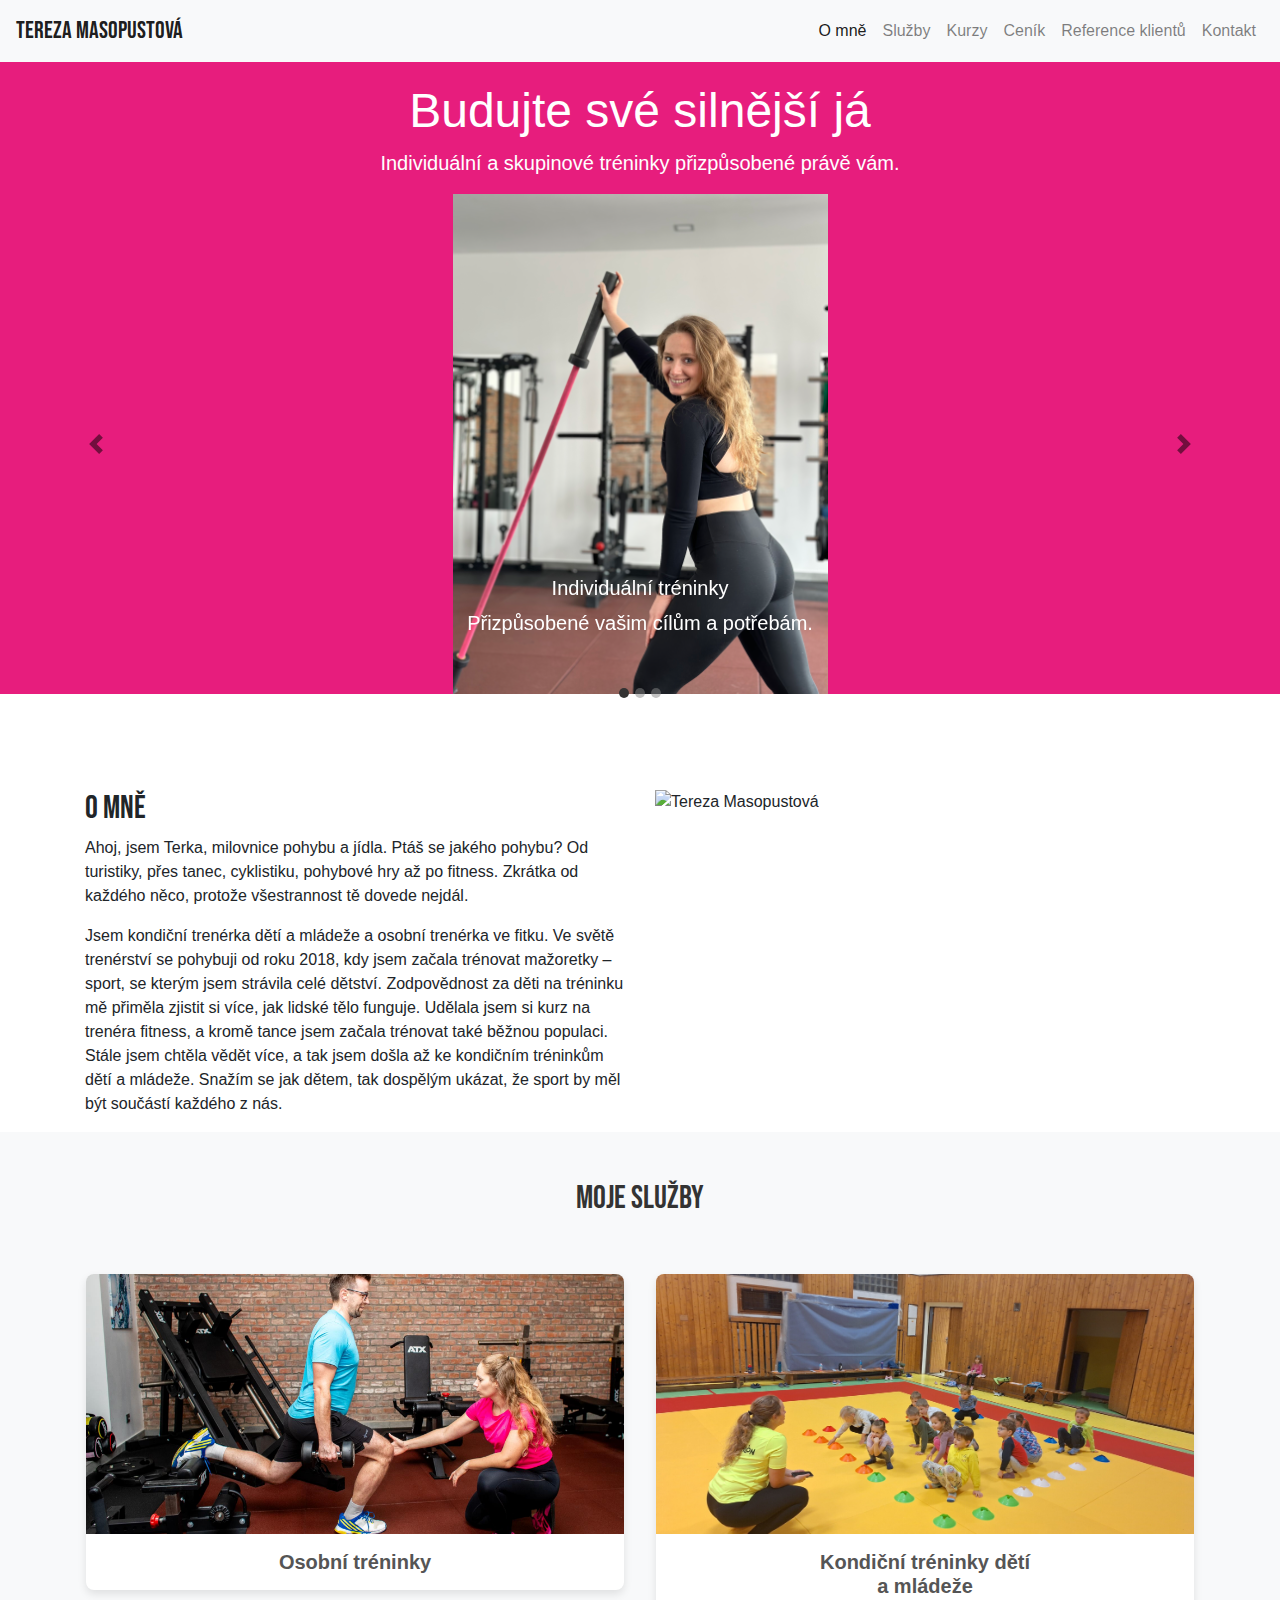
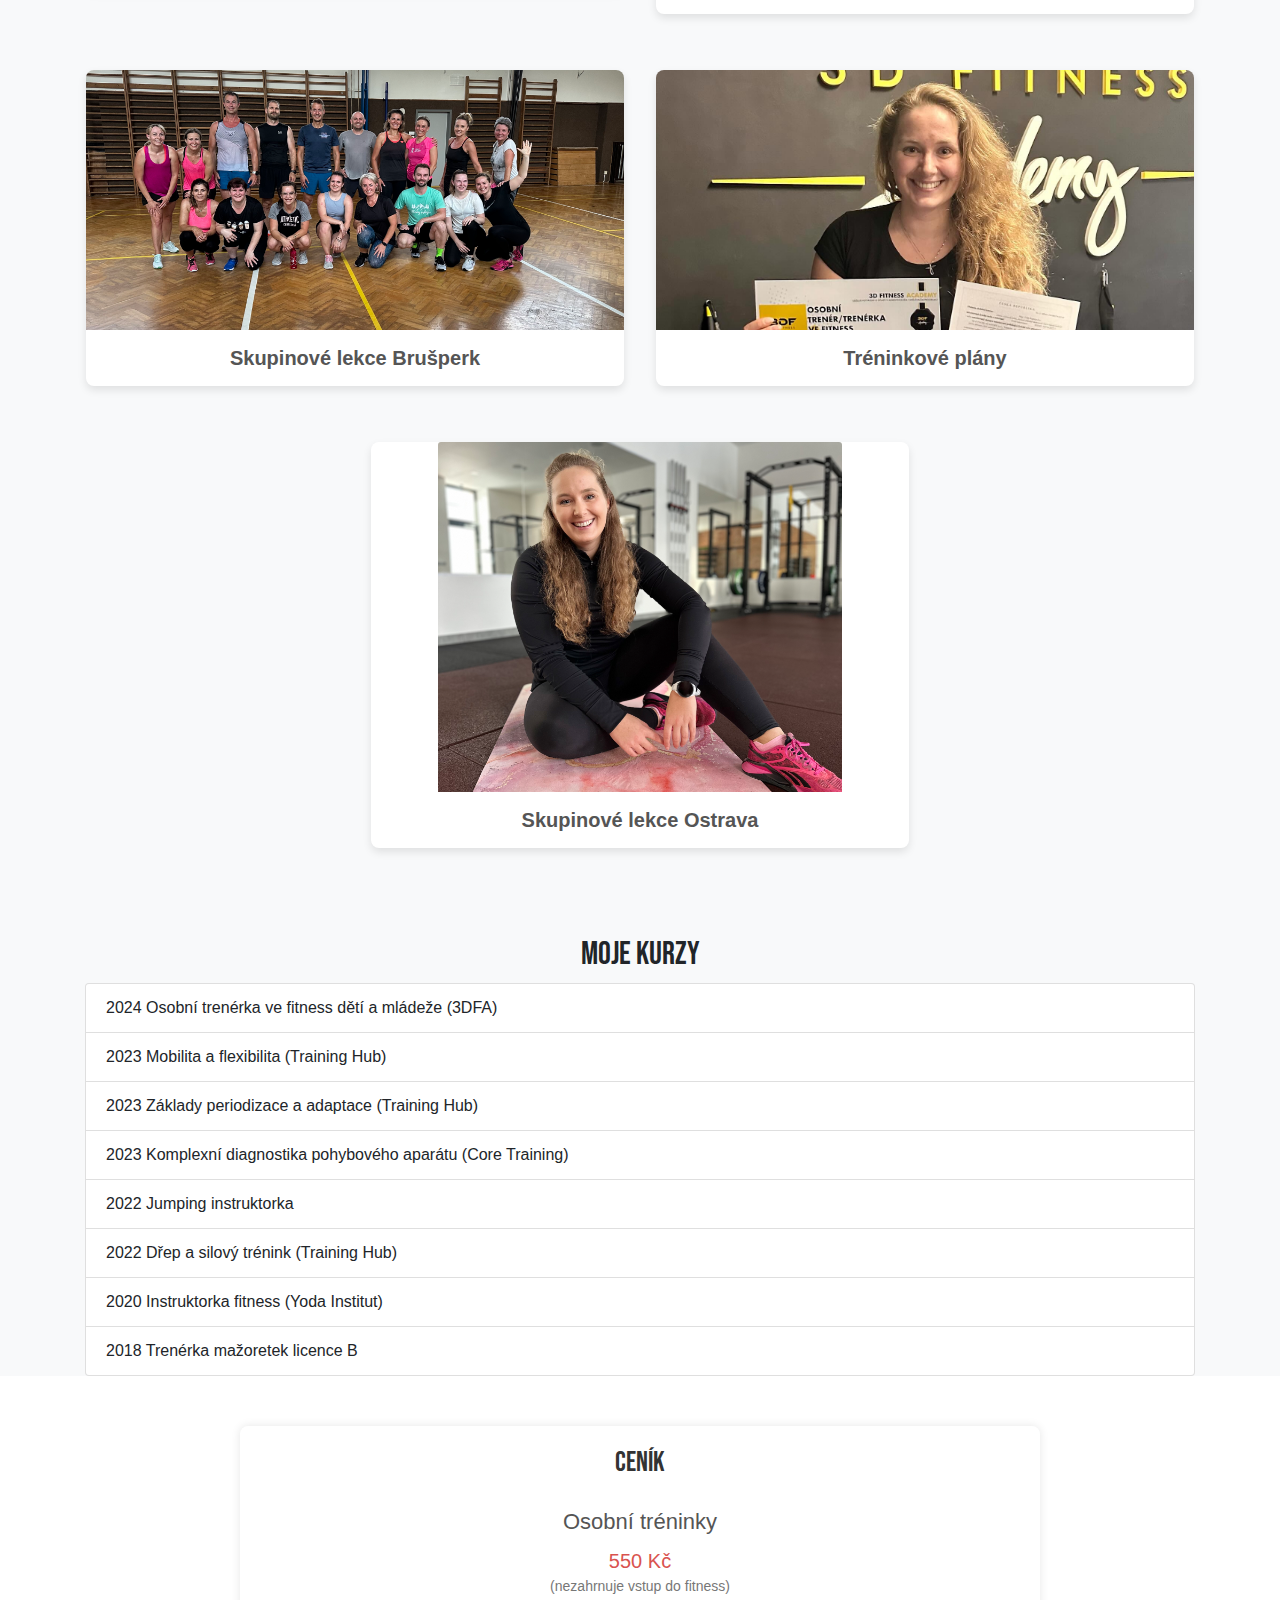
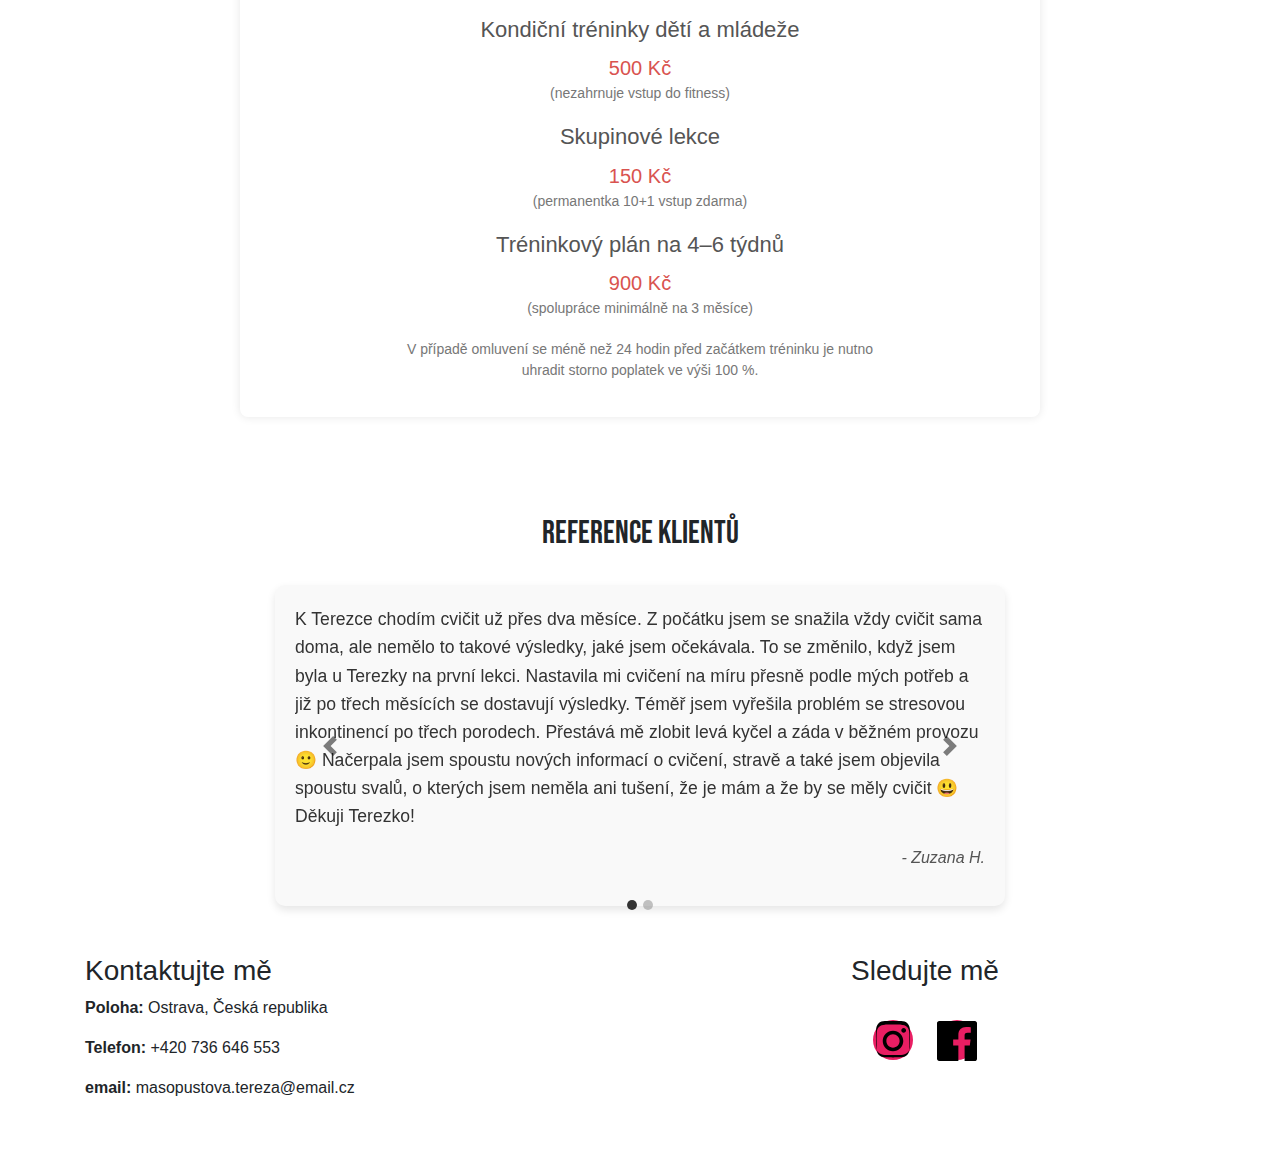
==== commit 1b6e38aa: "Add files via upload" ====
--- a/index.html
+++ b/index.html
@@ -27,6 +27,15 @@
                 </li>
                 <li class="nav-item">
                     <a class="nav-link" href="#services">Služby</a>
+                </li>
+                <li class="nav-item">
+                    <a class="nav-link" href="#courses">Kurzy</a>
+                </li>
+                <li class="nav-item">
+                    <a class="nav-link" href="#pricing">Ceník</a>
+                </li>
+                <li class="nav-item">
+                    <a class="nav-link" href="#references">Reference klientů</a>
                 </li>
                 <li class="nav-item">
                     <a class="nav-link" href="#contact">Kontakt</a>
@@ -194,7 +203,7 @@
 
     
 
-    <section>
+    <section id="pricing">
         <div class="pricing-section">
             <h2>CENÍK</h2>
             <div class="pricing-item">
